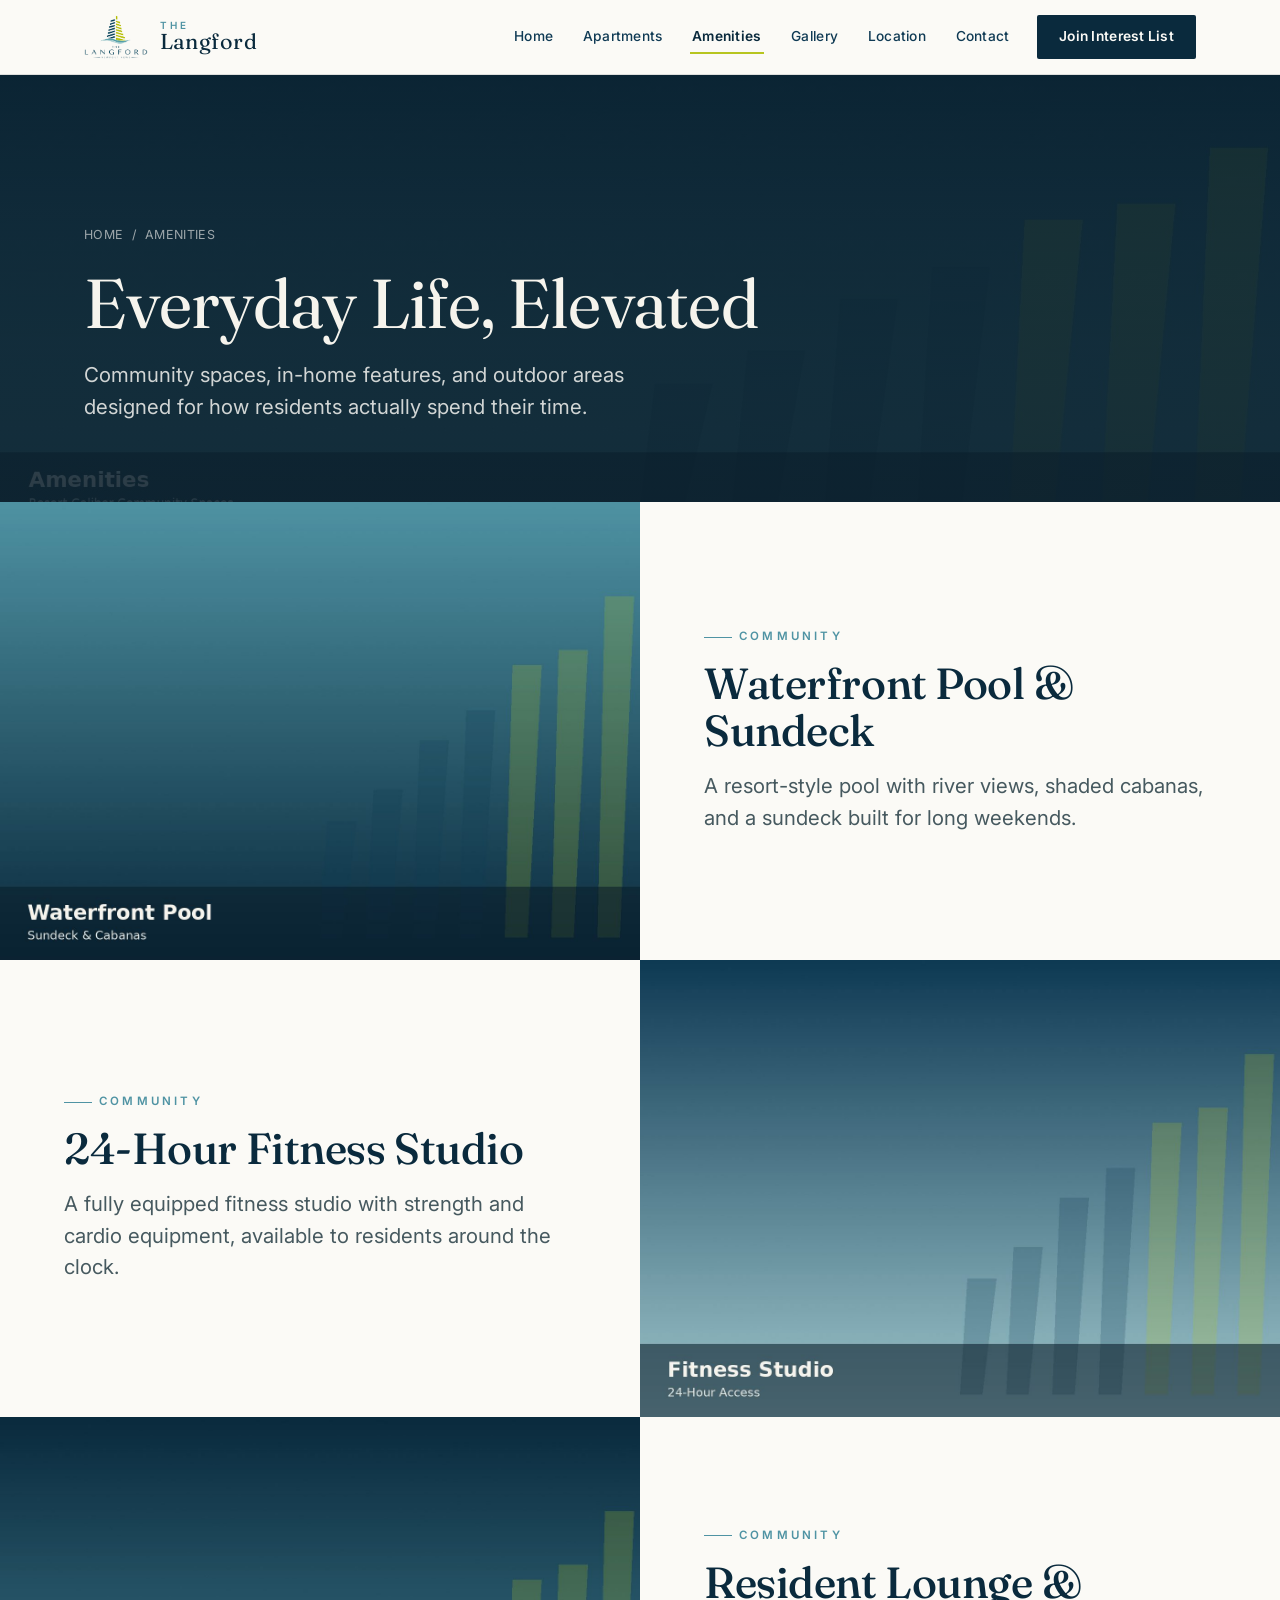
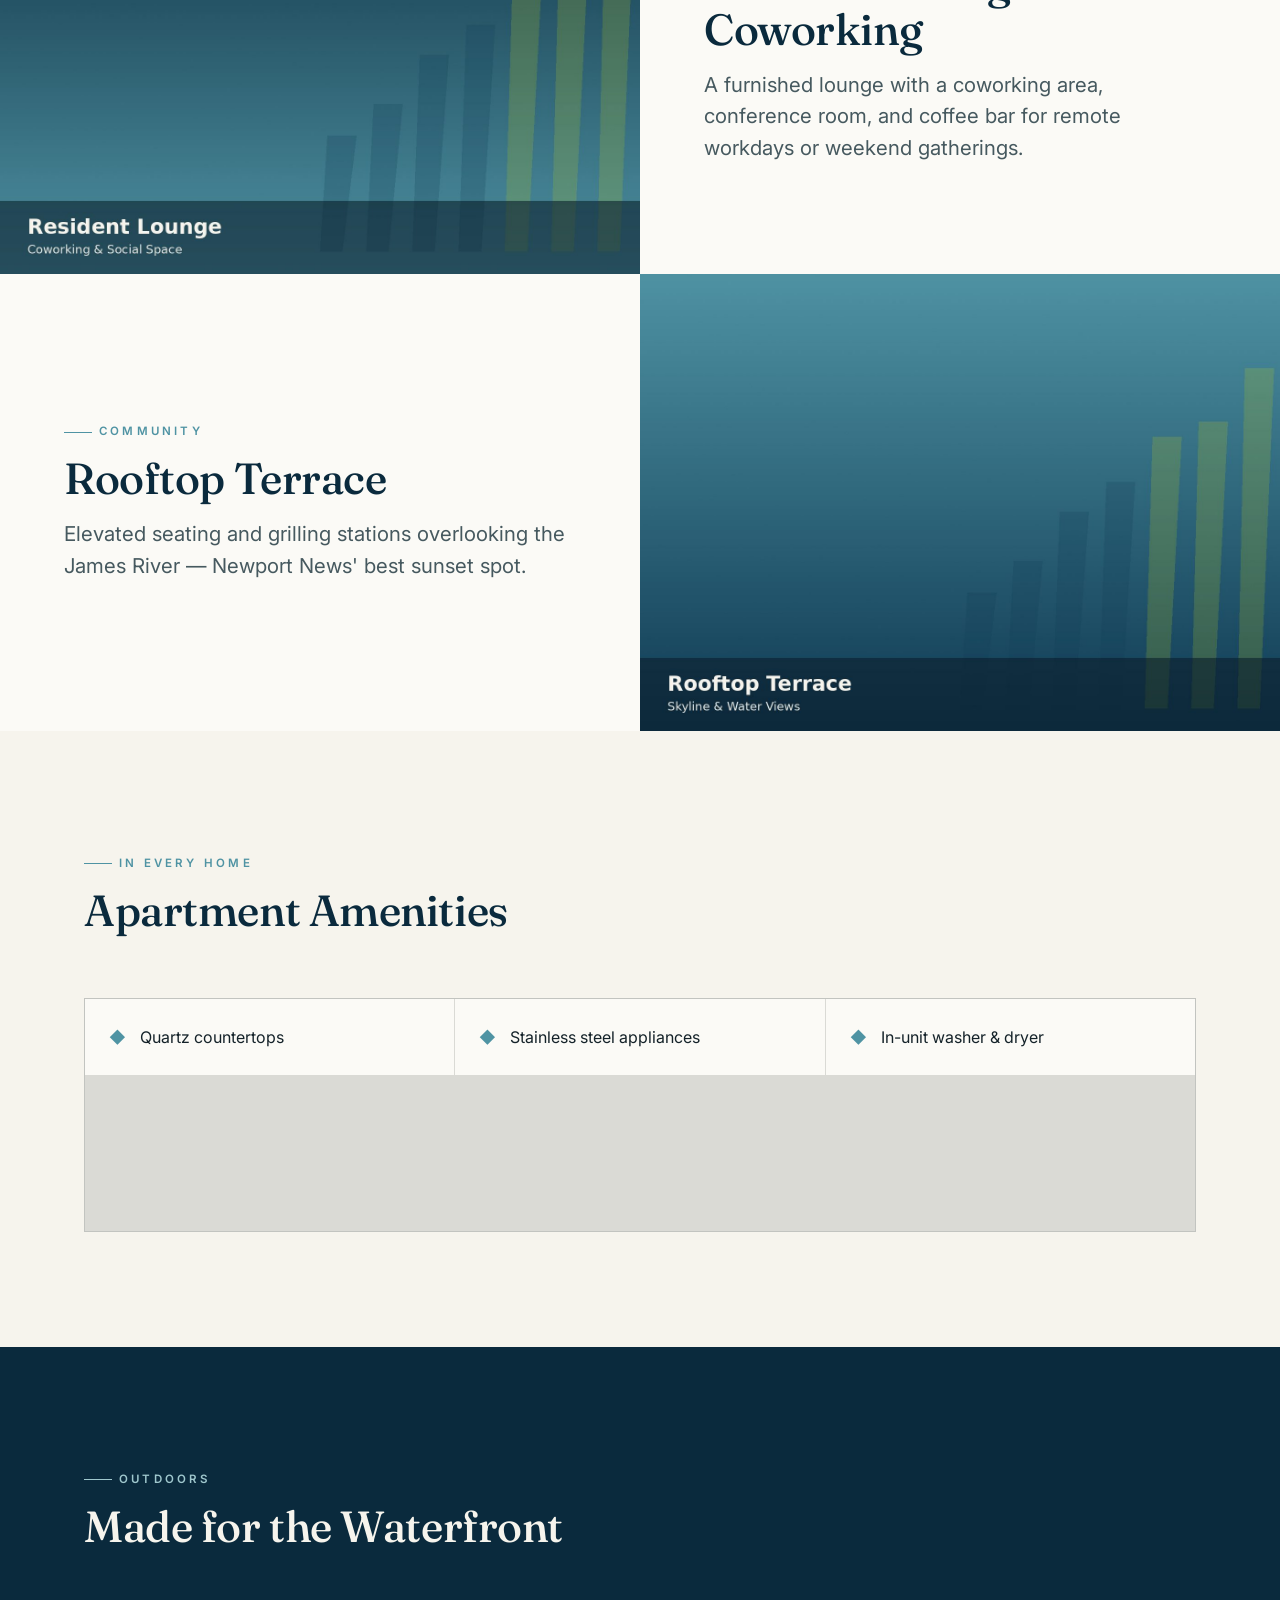
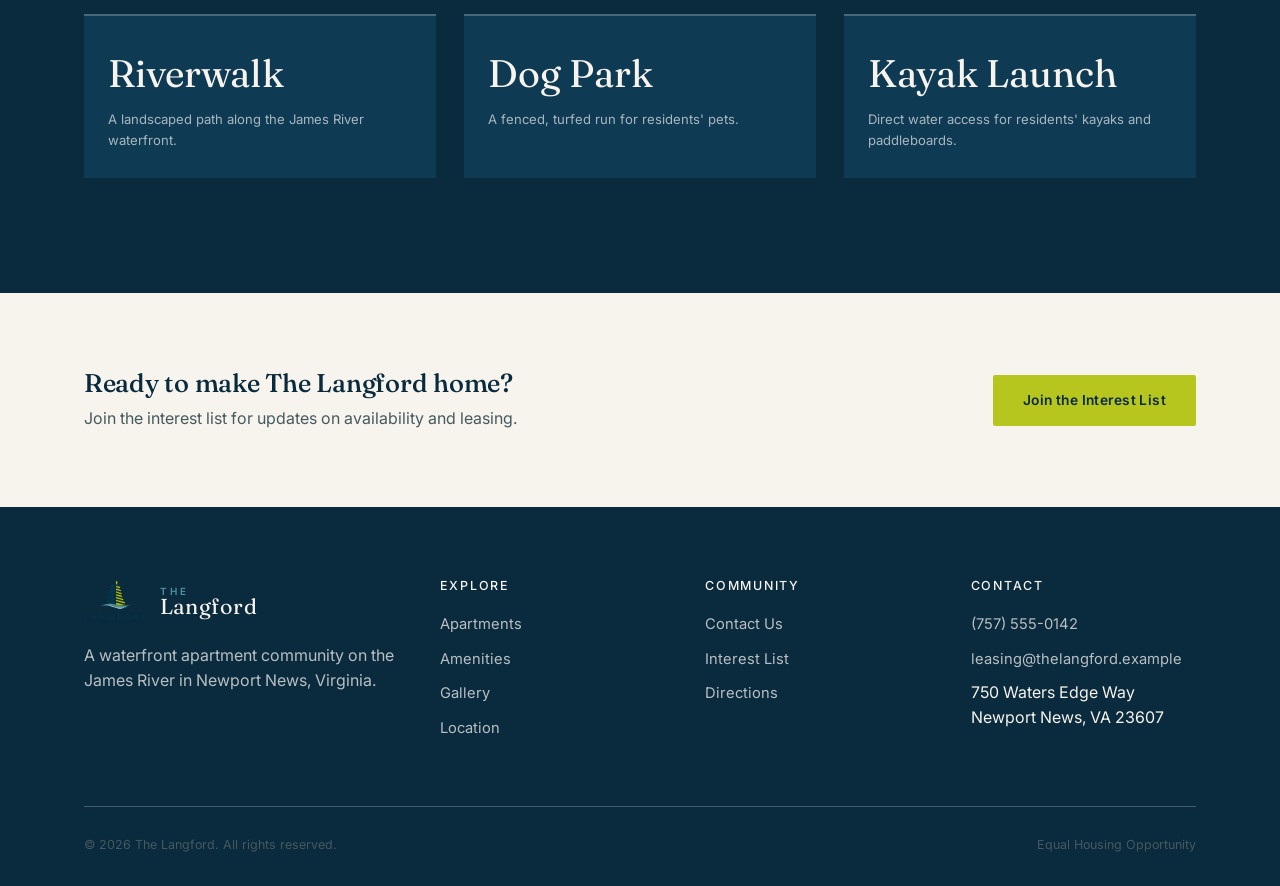
==== langford/amenities.html @ 23ae509c "init" ====
<!DOCTYPE html>
<html lang="en">
<head>
<meta charset="UTF-8">
<meta name="viewport" content="width=device-width, initial-scale=1.0">
<title>Amenities | The Langford, Newport News VA</title>
<meta name="description" content="Discover community, apartment, and outdoor amenities at The Langford, a waterfront apartment community in Newport News, Virginia.">
<link rel="canonical" href="https://www.thelangfordnn.example/amenities.html">
<meta property="og:type" content="website">
<meta property="og:title" content="Amenities | The Langford">
<meta property="og:description" content="Resort-caliber community, in-home, and outdoor amenities at The Langford.">
<meta property="og:image" content="https://www.thelangfordnn.example/assets/img/og-share.jpg">
<link rel="icon" href="assets/img/logo.png">
<link rel="preconnect" href="https://fonts.googleapis.com">
<link rel="preconnect" href="https://fonts.gstatic.com" crossorigin>
<link rel="stylesheet" href="css/base.css">
<link rel="stylesheet" href="css/layout.css">
<link rel="stylesheet" href="css/components.css">
<link rel="stylesheet" href="css/pages.css">
</head>
<body>
<a class="skip-link" href="#main">Skip to content</a>

<header class="site-header">
  <div class="container header-inner">
    <a href="index.html" class="brand">
      <img src="assets/img/logo.png" alt="The Langford logo" width="46" height="46">
      <span class="brand-text"><span class="brand-the">The</span><span class="brand-name">Langford</span></span>
    </a>
    <button class="nav-toggle" aria-expanded="false" aria-controls="main-nav" aria-label="Toggle navigation menu">
      <span></span><span></span><span></span>
    </button>
    <nav class="main-nav" id="main-nav" aria-label="Primary">
      <a href="index.html">Home</a>
      <a href="apartments.html">Apartments</a>
      <a href="amenities.html" aria-current="page">Amenities</a>
      <a href="gallery.html">Gallery</a>
      <a href="location.html">Location</a>
      <a href="contact.html">Contact</a>
      <a href="contact.html#interest-form" class="nav-cta">Join Interest List</a>
    </nav>
  </div>
</header>

<main id="main">

  <section class="page-hero">
    <div class="page-hero-media"><img src="assets/img/hero-amenities.jpg" alt="" aria-hidden="true"></div>
    <div class="container">
      <div class="breadcrumb"><a href="index.html" style="color:inherit;">Home</a><span>/</span><span>Amenities</span></div>
      <h1>Everyday Life, Elevated</h1>
      <p class="lede" style="margin-top:18px;">Community spaces, in-home features, and outdoor areas designed for how residents actually spend their time.</p>
    </div>
  </section>

  <!-- Community amenities showcase -->
  <section>
    <div class="amenity-row reveal">
      <div class="amenity-media"><img src="assets/img/amenity-pool.jpg" alt="Waterfront pool and sundeck at The Langford" loading="lazy"></div>
      <div class="amenity-copy">
        <span class="eyebrow">Community</span>
        <h2 style="margin-top:14px;">Waterfront Pool &amp; Sundeck</h2>
        <p class="lede" style="margin-top:16px;">A resort-style pool with river views, shaded cabanas, and a sundeck built for long weekends.</p>
      </div>
    </div>
    <div class="amenity-row reveal">
      <div class="amenity-media"><img src="assets/img/amenity-fitness.jpg" alt="Fitness studio at The Langford" loading="lazy"></div>
      <div class="amenity-copy">
        <span class="eyebrow">Community</span>
        <h2 style="margin-top:14px;">24-Hour Fitness Studio</h2>
        <p class="lede" style="margin-top:16px;">A fully equipped fitness studio with strength and cardio equipment, available to residents around the clock.</p>
      </div>
    </div>
    <div class="amenity-row reveal">
      <div class="amenity-media"><img src="assets/img/amenity-lounge.jpg" alt="Resident lounge and coworking space at The Langford" loading="lazy"></div>
      <div class="amenity-copy">
        <span class="eyebrow">Community</span>
        <h2 style="margin-top:14px;">Resident Lounge &amp; Coworking</h2>
        <p class="lede" style="margin-top:16px;">A furnished lounge with a coworking area, conference room, and coffee bar for remote workdays or weekend gatherings.</p>
      </div>
    </div>
    <div class="amenity-row reveal">
      <div class="amenity-media"><img src="assets/img/amenity-rooftop.jpg" alt="Rooftop terrace with skyline and water views at The Langford" loading="lazy"></div>
      <div class="amenity-copy">
        <span class="eyebrow">Community</span>
        <h2 style="margin-top:14px;">Rooftop Terrace</h2>
        <p class="lede" style="margin-top:16px;">Elevated seating and grilling stations overlooking the James River — Newport News' best sunset spot.</p>
      </div>
    </div>
  </section>

  <!-- Apartment amenities -->
  <section class="section section-off">
    <div class="container">
      <div class="section-head">
        <div class="heading-group">
          <span class="eyebrow">In Every Home</span>
          <h2>Apartment Amenities</h2>
        </div>
      </div>
      <div class="chip-grid reveal-stagger">
        <div class="chip reveal" style="--i:0;"><span class="chip-icon">&#9670;</span><span>Quartz countertops</span></div>
        <div class="chip reveal" style="--i:1;"><span class="chip-icon">&#9670;</span><span>Stainless steel appliances</span></div>
        <div class="chip reveal" style="--i:2;"><span class="chip-icon">&#9670;</span><span>In-unit washer &amp; dryer</span></div>
        <div class="chip reveal" style="--i:3;"><span class="chip-icon">&#9670;</span><span>Wood-style plank flooring</span></div>
        <div class="chip reveal" style="--i:4;"><span class="chip-icon">&#9670;</span><span>Walk-in closets</span></div>
        <div class="chip reveal" style="--i:5;"><span class="chip-icon">&#9670;</span><span>Private balcony or patio</span></div>
        <div class="chip reveal" style="--i:0;"><span class="chip-icon">&#9670;</span><span>Floor-to-ceiling windows</span></div>
        <div class="chip reveal" style="--i:1;"><span class="chip-icon">&#9670;</span><span>Smart thermostat</span></div>
        <div class="chip reveal" style="--i:2;"><span class="chip-icon">&#9670;</span><span>Keyless entry</span></div>
      </div>
    </div>
  </section>

  <!-- Outdoor spaces -->
  <section class="section section-navy">
    <div class="container">
      <div class="section-head">
        <div class="heading-group">
          <span class="eyebrow" style="color:var(--teal-300);">Outdoors</span>
          <h2>Made for the Waterfront</h2>
        </div>
      </div>
      <div class="grid-3 reveal-stagger">
        <div class="stat-card reveal" style="--i:0; background:var(--navy-800); border-color:var(--line-light);">
          <div class="stat-figure" style="color:var(--off-white);">Riverwalk</div>
          <div class="stat-label" style="color:rgba(251,250,246,0.65);">A landscaped path along the James River waterfront.</div>
        </div>
        <div class="stat-card reveal" style="--i:1; background:var(--navy-800); border-color:var(--line-light);">
          <div class="stat-figure" style="color:var(--off-white);">Dog Park</div>
          <div class="stat-label" style="color:rgba(251,250,246,0.65);">A fenced, turfed run for residents' pets.</div>
        </div>
        <div class="stat-card reveal" style="--i:2; background:var(--navy-800); border-color:var(--line-light);">
          <div class="stat-figure" style="color:var(--off-white);">Kayak Launch</div>
          <div class="stat-label" style="color:rgba(251,250,246,0.65);">Direct water access for residents' kayaks and paddleboards.</div>
        </div>
      </div>
    </div>
  </section>

  <section class="section-tight section-off">
    <div class="container cta-band">
      <div>
        <h3>Ready to make The Langford home?</h3>
        <p style="margin-top:8px;">Join the interest list for updates on availability and leasing.</p>
      </div>
      <a href="contact.html#interest-form" class="btn btn-primary">Join the Interest List</a>
    </div>
  </section>

</main>

<footer class="site-footer">
  <div class="container">
    <div class="footer-grid">
      <div>
        <div class="brand" style="margin-bottom:18px;">
          <img src="assets/img/logo.png" alt="The Langford logo" width="40" height="40">
          <span class="brand-text"><span class="brand-the">The</span><span class="brand-name" style="color:#F6F4ED;">Langford</span></span>
        </div>
        <p style="color:rgba(251,250,246,0.72); max-width:32ch;">A waterfront apartment community on the James River in Newport News, Virginia.</p>
      </div>
      <div>
        <h4>Explore</h4>
        <ul>
          <li><a href="apartments.html">Apartments</a></li>
          <li><a href="amenities.html">Amenities</a></li>
          <li><a href="gallery.html">Gallery</a></li>
          <li><a href="location.html">Location</a></li>
        </ul>
      </div>
      <div>
        <h4>Community</h4>
        <ul>
          <li><a href="contact.html">Contact Us</a></li>
          <li><a href="contact.html#interest-form">Interest List</a></li>
          <li><a href="location.html">Directions</a></li>
        </ul>
      </div>
      <div>
        <h4>Contact</h4>
        <ul>
          <li><a href="tel:+17575550142">(757) 555-0142</a></li>
          <li><a href="mailto:leasing@thelangford.example">leasing@thelangford.example</a></li>
          <li>750 Waters Edge Way<br>Newport News, VA 23607</li>
        </ul>
      </div>
    </div>
    <div class="footer-bottom">
      <p>&copy; <span id="year"></span> The Langford. All rights reserved.</p>
      <p>Equal Housing Opportunity</p>
    </div>
  </div>
</footer>

<script src="js/nav.js" defer></script>
<script src="js/animations.js" defer></script>
<script src="js/main.js" defer></script>
</body>
</html>
---- langford/css/base.css ----
/* =========================================================
   The Langford — Base Styles
   Tokens, reset, and typography foundation.
   ========================================================= */

@import url('https://fonts.googleapis.com/css2?family=Fraunces:opsz,wght@9..144,300;9..144,400;9..144,500;9..144,600;9..144,700&family=Inter:wght@400;500;600;700&display=swap');

:root {
  /* Brand palette, derived from The Langford mark */
  --navy-900: #0A2A3D;
  --navy-800: #0F3A54;
  --navy-700: #164A69;
  --blue-600: #1D6485;
  --teal-500: #4F93A3;
  --teal-300: #9FC7CD;
  --lime-500: #B7C51F;
  --lime-600: #9CA818;

  --off-white: #F6F4ED;
  --paper: #FBFAF6;
  --ink: #142229;
  --ink-soft: #46595F;
  --line: rgba(20, 34, 41, 0.12);
  --line-light: rgba(251, 250, 246, 0.24);

  --font-display: 'Fraunces', Georgia, 'Times New Roman', serif;
  --font-body: 'Inter', -apple-system, BlinkMacSystemFont, 'Segoe UI', sans-serif;

  --container: 1240px;
  --gutter: clamp(20px, 5vw, 64px);

  --ease: cubic-bezier(0.22, 0.61, 0.36, 1);
}

*, *::before, *::after { box-sizing: border-box; }

html {
  scroll-behavior: smooth;
  -webkit-text-size-adjust: 100%;
}

@media (prefers-reduced-motion: reduce) {
  html { scroll-behavior: auto; }
  *, *::before, *::after {
    animation-duration: 0.001ms !important;
    animation-iteration-count: 1 !important;
    transition-duration: 0.001ms !important;
    scroll-behavior: auto !important;
  }
}

body {
  margin: 0;
  font-family: var(--font-body);
  background: var(--paper);
  color: var(--ink);
  line-height: 1.55;
  -webkit-font-smoothing: antialiased;
  text-rendering: optimizeLegibility;
}

img, svg, video { display: block; max-width: 100%; height: auto; }

a { color: inherit; text-decoration: none; }

ul, ol { margin: 0; padding: 0; list-style: none; }

button { font: inherit; color: inherit; background: none; border: 0; cursor: pointer; }

input, select, textarea { font: inherit; color: inherit; }

h1, h2, h3, h4, h5, p, figure { margin: 0; }

/* Typography scale */
h1, h2, h3, h4 {
  font-family: var(--font-display);
  font-weight: 500;
  color: var(--navy-900);
  line-height: 1.08;
  letter-spacing: -0.01em;
}

h1 { font-size: clamp(2.6rem, 5.4vw, 5rem); font-weight: 400; }
h2 { font-size: clamp(2rem, 3.4vw, 3.1rem); }
h3 { font-size: clamp(1.35rem, 2vw, 1.8rem); }
h4 { font-size: 1.1rem; }

p { color: var(--ink-soft); }

.lede {
  font-size: clamp(1.1rem, 1.6vw, 1.35rem);
  color: var(--ink-soft);
  max-width: 46ch;
}

.eyebrow {
  display: inline-flex;
  align-items: center;
  gap: 0.6em;
  font-family: var(--font-body);
  font-size: 0.72rem;
  font-weight: 600;
  letter-spacing: 0.28em;
  text-transform: uppercase;
  color: var(--teal-500);
}

.eyebrow::before {
  content: '';
  width: 28px;
  height: 1px;
  background: currentColor;
  display: inline-block;
}

/* Focus visibility (accessibility) */
:focus-visible {
  outline: 2px solid var(--lime-600);
  outline-offset: 3px;
}

/* Selection */
::selection { background: var(--lime-500); color: var(--navy-900); }

/* Utility */
.container {
  width: 100%;
  max-width: var(--container);
  margin-inline: auto;
  padding-inline: var(--gutter);
}

.visually-hidden {
  position: absolute !important;
  width: 1px; height: 1px;
  padding: 0; margin: -1px;
  overflow: hidden;
  clip: rect(0,0,0,0);
  white-space: nowrap; border: 0;
}

.skip-link {
  position: absolute;
  left: -999px;
  top: 0;
  background: var(--navy-900);
  color: var(--paper);
  padding: 14px 22px;
  z-index: 1000;
  font-weight: 600;
}
.skip-link:focus {
  left: 16px;
  top: 16px;
}
---- langford/css/layout.css ----
/* =========================================================
   The Langford — Layout
   ========================================================= */

section { position: relative; }

.section {
  padding-block: clamp(64px, 9vw, 120px);
}

.section-tight { padding-block: clamp(48px, 6vw, 80px); }

.section-navy {
  background: var(--navy-900);
  color: var(--off-white);
}
.section-navy h2, .section-navy h3 { color: var(--off-white); }
.section-navy p { color: rgba(251,250,246,0.72); }

.section-off {
  background: var(--off-white);
}

.section-head {
  display: flex;
  justify-content: space-between;
  align-items: flex-end;
  gap: 40px;
  margin-bottom: clamp(36px, 5vw, 64px);
}

.section-head .heading-group { max-width: 640px; }
.section-head h2 { margin-top: 14px; }

@media (max-width: 720px) {
  .section-head { flex-direction: column; align-items: flex-start; gap: 20px; }
}

/* ---------- Hero ---------- */
.hero {
  position: relative;
  min-height: 100vh;
  display: flex;
  align-items: flex-end;
  color: var(--off-white);
  overflow: hidden;
  isolation: isolate;
}

.hero-media {
  position: absolute;
  inset: 0;
  z-index: -2;
}
.hero-media img {
  width: 100%; height: 100%;
  object-fit: cover;
}
.hero-media::after {
  content: '';
  position: absolute;
  inset: 0;
  background:
    linear-gradient(180deg, rgba(10,42,61,0.55) 0%, rgba(10,42,61,0.35) 40%, rgba(10,29,42,0.92) 100%);
}

.hero-inner {
  width: 100%;
  padding-block: 140px 90px;
}

.hero-badge {
  display: inline-flex;
  align-items: center;
  gap: 14px;
  margin-bottom: 28px;
}
.hero-badge img { height: 54px; }

.hero h1 {
  color: var(--off-white);
  max-width: 15ch;
}

.hero .lede {
  color: rgba(251,250,246,0.82);
  margin-top: 22px;
}

.hero-actions {
  display: flex;
  gap: 16px;
  flex-wrap: wrap;
  margin-top: 40px;
}

.hero-meta {
  margin-top: 64px;
  display: flex;
  gap: clamp(24px, 5vw, 56px);
  flex-wrap: wrap;
  border-top: 1px solid var(--line-light);
  padding-top: 26px;
}
.hero-meta div { min-width: 130px; }
.hero-meta .num {
  font-family: var(--font-display);
  font-size: 1.6rem;
  display: block;
}
.hero-meta .label {
  font-size: 0.76rem;
  letter-spacing: 0.08em;
  text-transform: uppercase;
  color: rgba(251,250,246,0.6);
}

.scroll-cue {
  position: absolute;
  right: var(--gutter);
  bottom: 34px;
  display: flex;
  align-items: center;
  gap: 10px;
  font-size: 0.72rem;
  letter-spacing: 0.2em;
  text-transform: uppercase;
  color: rgba(251,250,246,0.7);
}
.scroll-cue .line {
  width: 1px;
  height: 46px;
  background: rgba(251,250,246,0.5);
  position: relative;
  overflow: hidden;
}
.scroll-cue .line::after {
  content: '';
  position: absolute;
  top: -100%; left: 0;
  width: 100%; height: 100%;
  background: var(--lime-500);
  animation: scrollcue 2.2s ease-in-out infinite;
}
@keyframes scrollcue {
  0% { top: -100%; }
  50% { top: 0%; }
  100% { top: 100%; }
}
@media (prefers-reduced-motion: reduce) {
  .scroll-cue .line::after { animation: none; top: 0; }
}
@media (max-width: 700px) {
  .scroll-cue { display: none; }
}

/* ---------- Page hero (interior pages) ---------- */
.page-hero {
  position: relative;
  padding-block: 150px 80px;
  color: var(--off-white);
  overflow: hidden;
}
.page-hero-media {
  position: absolute; inset: 0; z-index: -2;
}
.page-hero-media img { width: 100%; height: 100%; object-fit: cover; }
.page-hero-media::after {
  content: '';
  position: absolute; inset: 0;
  background: linear-gradient(180deg, rgba(10,32,46,0.72), rgba(10,29,42,0.86));
}
.page-hero h1 { color: var(--off-white); max-width: 18ch; }
.page-hero .lede { color: rgba(251,250,246,0.82); }
.breadcrumb {
  display: flex; gap: 8px; align-items: center;
  font-size: 0.78rem;
  color: rgba(251,250,246,0.6);
  margin-bottom: 22px;
  letter-spacing: 0.03em;
  text-transform: uppercase;
}

/* ---------- Grids ---------- */
.grid-2 { display: grid; grid-template-columns: 1fr 1fr; gap: clamp(28px, 4vw, 64px); align-items: center; }
.grid-3 { display: grid; grid-template-columns: repeat(3, 1fr); gap: 28px; }
.grid-4 { display: grid; grid-template-columns: repeat(4, 1fr); gap: 24px; }

@media (max-width: 900px) {
  .grid-2 { grid-template-columns: 1fr; }
  .grid-3 { grid-template-columns: 1fr 1fr; }
  .grid-4 { grid-template-columns: 1fr 1fr; }
}
@media (max-width: 560px) {
  .grid-3, .grid-4 { grid-template-columns: 1fr; }
}

/* ---------- About section (image + copy, asymmetric) ---------- */
.about-media {
  position: relative;
}
.about-media img { width: 100%; height: 560px; object-fit: cover; }
.about-media .media-tag {
  position: absolute;
  left: -1px; bottom: -1px;
  background: var(--navy-900);
  color: var(--off-white);
  padding: 18px 26px;
  font-family: var(--font-display);
  font-size: 1.05rem;
  max-width: 260px;
}

/* ---------- Location advantages ---------- */
.advantage-list {
  display: flex;
  flex-direction: column;
}
.advantage-item {
  display: grid;
  grid-template-columns: 90px 1fr 120px;
  gap: 24px;
  align-items: center;
  padding-block: 26px;
  border-top: 1px solid var(--line);
}
.advantage-item:last-child { border-bottom: 1px solid var(--line); }
.advantage-item .adv-index {
  font-family: var(--font-display);
  font-size: 1.3rem;
  color: var(--teal-500);
}
.advantage-item .adv-dist {
  text-align: right;
  font-size: 0.85rem;
  color: var(--ink-soft);
}
@media (max-width: 640px) {
  .advantage-item { grid-template-columns: 50px 1fr; }
  .advantage-item .adv-dist { grid-column: 2; text-align: left; }
}

/* ---------- Amenity showcase ---------- */
.amenity-row {
  display: grid;
  grid-template-columns: 1fr 1fr;
  gap: 0;
  align-items: stretch;
}
.amenity-row:nth-child(even) .amenity-media { order: 2; }
.amenity-media img { width: 100%; height: 100%; min-height: 420px; object-fit: cover; }
.amenity-copy {
  display: flex;
  flex-direction: column;
  justify-content: center;
  padding: clamp(32px, 5vw, 72px);
}
@media (max-width: 860px) {
  .amenity-row, .amenity-row:nth-child(even) .amenity-media { grid-template-columns: 1fr; order: 0; }
  .amenity-row { grid-template-columns: 1fr; }
}

/* ---------- Amenity chip grid ---------- */
.chip-grid {
  display: grid;
  grid-template-columns: repeat(3, 1fr);
  gap: 1px;
  background: var(--line);
  border: 1px solid var(--line);
}
.chip {
  background: var(--paper);
  padding: 26px 24px;
  display: flex;
  align-items: center;
  gap: 14px;
}
.chip .chip-icon { color: var(--teal-500); flex-shrink: 0; }
@media (max-width: 780px) { .chip-grid { grid-template-columns: 1fr 1fr; } }
@media (max-width: 480px) { .chip-grid { grid-template-columns: 1fr; } }

/* ---------- Gallery grid ---------- */
.gallery-filter {
  display: flex;
  gap: 10px;
  flex-wrap: wrap;
  margin-bottom: 36px;
}
.filter-btn {
  padding: 10px 18px;
  font-size: 0.82rem;
  font-weight: 600;
  border: 1px solid var(--line);
  color: var(--ink-soft);
  border-radius: 2px;
  transition: all 0.2s var(--ease);
}
.filter-btn[aria-pressed="true"], .filter-btn:hover {
  background: var(--navy-900);
  color: var(--off-white);
  border-color: var(--navy-900);
}

.gallery-grid {
  display: grid;
  grid-template-columns: repeat(3, 1fr);
  gap: 6px;
}
.gallery-item {
  position: relative;
  overflow: hidden;
  cursor: pointer;
  aspect-ratio: 4 / 5;
  background: var(--navy-800);
}
.gallery-item:nth-child(3n+1) { aspect-ratio: 4/5; }
.gallery-item:nth-child(4n) { aspect-ratio: 1/1; }
.gallery-item img {
  width: 100%; height: 100%; object-fit: cover;
  transition: transform 0.6s var(--ease);
}
.gallery-item:hover img { transform: scale(1.06); }
.gallery-item .gi-label {
  position: absolute; left: 0; right: 0; bottom: 0;
  padding: 16px;
  background: linear-gradient(0deg, rgba(10,29,42,0.85), transparent);
  color: var(--off-white);
  font-size: 0.82rem;
  opacity: 0;
  transform: translateY(8px);
  transition: opacity 0.25s var(--ease), transform 0.25s var(--ease);
}
.gallery-item:hover .gi-label { opacity: 1; transform: translateY(0); }

@media (max-width: 780px) {
  .gallery-grid { grid-template-columns: 1fr 1fr; }
}
@media (max-width: 480px) {
  .gallery-grid { grid-template-columns: 1fr; }
}

/* ---------- Apartment plan cards ---------- */
.plan-card {
  display: grid;
  grid-template-columns: 1fr 1.15fr;
  border: 1px solid var(--line);
  background: var(--paper);
}
.plan-figure {
  background: var(--off-white);
  display: flex;
  align-items: center;
  justify-content: center;
  padding: 40px;
  border-right: 1px solid var(--line);
}
.plan-body { padding: clamp(28px, 4vw, 48px); }
.plan-specs {
  display: flex;
  gap: 28px;
  margin: 18px 0 24px;
  padding-bottom: 24px;
  border-bottom: 1px solid var(--line);
}
.plan-specs div span { display: block; }
.plan-specs .spec-num { font-family: var(--font-display); font-size: 1.5rem; color: var(--navy-900); }
.plan-specs .spec-label { font-size: 0.76rem; color: var(--ink-soft); text-transform: uppercase; letter-spacing: 0.05em; }
.plan-features {
  display: grid;
  grid-template-columns: 1fr 1fr;
  gap: 10px 20px;
  margin-top: 20px;
}
.plan-features li {
  font-size: 0.9rem;
  color: var(--ink-soft);
  padding-left: 18px;
  position: relative;
}
.plan-features li::before {
  content: '';
  position: absolute; left: 0; top: 0.55em;
  width: 8px; height: 2px;
  background: var(--lime-500);
}
@media (max-width: 760px) {
  .plan-card { grid-template-columns: 1fr; }
  .plan-figure { border-right: none; border-bottom: 1px solid var(--line); }
}

/* ---------- Map / location ---------- */
.map-frame {
  position: relative;
  border: 1px solid var(--line);
  height: 480px;
  overflow: hidden;
}
.map-frame iframe { width: 100%; height: 100%; border: 0; filter: grayscale(0.15) contrast(1.05); }

/* ---------- Contact ---------- */
.contact-grid {
  display: grid;
  grid-template-columns: 0.9fr 1.1fr;
  gap: clamp(32px, 5vw, 80px);
}
@media (max-width: 860px) {
  .contact-grid { grid-template-columns: 1fr; }
}
.contact-info-item {
  display: flex; gap: 16px;
  padding-block: 20px;
  border-top: 1px solid var(--line-light);
}
.contact-info-item:last-child { border-bottom: 1px solid var(--line-light); }

/* ---------- CTA band ---------- */
.cta-band {
  display: flex;
  justify-content: space-between;
  align-items: center;
  gap: 32px;
  flex-wrap: wrap;
}

/* ---------- Logos/partners strip ---------- */
.partner-strip {
  display: flex;
  justify-content: space-between;
  flex-wrap: wrap;
  gap: 20px;
  padding-block: 32px;
  border-top: 1px solid var(--line);
  border-bottom: 1px solid var(--line);
  color: var(--ink-soft);
  font-size: 0.82rem;
  letter-spacing: 0.04em;
  text-transform: uppercase;
}
---- langford/css/components.css ----
/* =========================================================
   The Langford — Components
   ========================================================= */

/* ---------- Header / Navigation ---------- */
.site-header {
  position: sticky;
  top: 0;
  z-index: 500;
  background: rgba(251, 250, 246, 0.92);
  backdrop-filter: saturate(140%) blur(10px);
  border-bottom: 1px solid var(--line);
  transition: background 0.3s var(--ease), box-shadow 0.3s var(--ease);
}

.site-header.is-scrolled {
  box-shadow: 0 8px 24px rgba(10, 42, 61, 0.06);
}

.header-inner {
  display: flex;
  align-items: center;
  justify-content: space-between;
  gap: 24px;
  padding-block: 14px;
}

.brand {
  display: flex;
  align-items: center;
  gap: 12px;
}

.brand img {
  height: 46px;
  width: auto;
}

.brand-text {
  font-family: var(--font-display);
  color: var(--navy-900);
  line-height: 1.05;
}

.brand-text .brand-the {
  display: block;
  font-size: 0.62rem;
  letter-spacing: 0.32em;
  text-transform: uppercase;
  color: var(--teal-500);
  font-family: var(--font-body);
  font-weight: 600;
}

.brand-text .brand-name {
  display: block;
  font-size: 1.35rem;
  letter-spacing: 0.02em;
}

.main-nav {
  display: flex;
  align-items: center;
  gap: clamp(16px, 2vw, 36px);
}

.main-nav a {
  position: relative;
  font-size: 0.86rem;
  font-weight: 500;
  letter-spacing: 0.02em;
  color: var(--navy-800);
  padding: 8px 2px;
}

.main-nav a::after {
  content: '';
  position: absolute;
  left: 0; right: 100%;
  bottom: 2px;
  height: 2px;
  background: var(--lime-500);
  transition: right 0.28s var(--ease);
}

.main-nav a:hover::after,
.main-nav a[aria-current="page"]::after {
  right: 0;
}

.main-nav a[aria-current="page"] {
  color: var(--navy-900);
  font-weight: 600;
}

.nav-cta {
  background: var(--navy-900);
  color: var(--paper) !important;
  padding: 11px 22px !important;
  border-radius: 2px;
  font-weight: 600 !important;
  letter-spacing: 0.03em;
  transition: background 0.25s var(--ease), transform 0.25s var(--ease);
}

.nav-cta::after { display: none; }

.nav-cta:hover {
  background: var(--lime-600);
  color: var(--navy-900) !important;
}

.nav-toggle {
  display: none;
  flex-direction: column;
  gap: 5px;
  padding: 8px;
}

.nav-toggle span {
  width: 24px;
  height: 2px;
  background: var(--navy-900);
  transition: transform 0.25s var(--ease), opacity 0.25s var(--ease);
}

@media (max-width: 880px) {
  .nav-toggle { display: flex; }

  .main-nav {
    position: fixed;
    inset: 0 0 0 auto;
    height: 100vh;
    width: min(320px, 84vw);
    background: var(--navy-900);
    flex-direction: column;
    align-items: flex-start;
    padding: 100px 32px 40px;
    transform: translateX(100%);
    transition: transform 0.35s var(--ease);
    gap: 26px;
  }

  .main-nav.is-open { transform: translateX(0); }

  .main-nav a { color: var(--off-white); font-size: 1.05rem; }
  .main-nav a[aria-current="page"] { color: var(--lime-500); }
  .nav-cta { align-self: flex-start; }

  body.nav-open { overflow: hidden; }
}

/* ---------- Buttons ---------- */
.btn {
  display: inline-flex;
  align-items: center;
  gap: 10px;
  padding: 15px 30px;
  font-size: 0.86rem;
  font-weight: 600;
  letter-spacing: 0.03em;
  border-radius: 2px;
  transition: background 0.25s var(--ease), color 0.25s var(--ease), border-color 0.25s var(--ease), transform 0.2s var(--ease);
  white-space: nowrap;
}

.btn-primary {
  background: var(--lime-500);
  color: var(--navy-900);
}
.btn-primary:hover { background: var(--lime-600); transform: translateY(-1px); }

.btn-outline {
  border: 1px solid var(--line-light);
  color: inherit;
}
.btn-outline:hover { border-color: currentColor; background: rgba(255,255,255,0.06); }

.btn-outline.on-light {
  border-color: var(--line);
}
.btn-outline.on-light:hover { background: var(--navy-900); color: var(--paper); border-color: var(--navy-900); }

.btn-ghost {
  color: var(--navy-900);
  padding-inline: 0;
  gap: 8px;
}
.btn-ghost .arrow { transition: transform 0.25s var(--ease); }
.btn-ghost:hover .arrow { transform: translateX(5px); }

/* ---------- Skyline motif (signature element) ---------- */
.skyline-rule {
  display: flex;
  align-items: flex-end;
  gap: 4px;
  height: 22px;
}
.skyline-rule span {
  display: block;
  width: 4px;
  background: var(--lime-500);
}
.skyline-rule span:nth-child(1) { height: 40%; background: var(--navy-800); }
.skyline-rule span:nth-child(2) { height: 60%; background: var(--navy-800); }
.skyline-rule span:nth-child(3) { height: 80%; background: var(--teal-500); }
.skyline-rule span:nth-child(4) { height: 100%; }
.skyline-rule span:nth-child(5) { height: 72%; }
.skyline-rule span:nth-child(6) { height: 50%; }

/* ---------- Wave divider ---------- */
.wave-divider {
  line-height: 0;
  color: var(--teal-500);
}
.wave-divider svg { width: 100%; height: auto; display: block; }

/* ---------- Cards ---------- */
.card {
  background: var(--paper);
  border: 1px solid var(--line);
}

.stat-card {
  padding: 28px 24px;
  border-top: 2px solid var(--lime-500);
  background: var(--off-white);
}
.stat-card .stat-figure {
  font-family: var(--font-display);
  font-size: 2.4rem;
  color: var(--navy-900);
}
.stat-card .stat-label {
  font-size: 0.82rem;
  color: var(--ink-soft);
  margin-top: 6px;
}

/* ---------- Reveal-on-scroll ---------- */
.reveal {
  opacity: 0;
  transform: translateY(28px);
  transition: opacity 0.7s var(--ease), transform 0.7s var(--ease);
}
.reveal.is-visible {
  opacity: 1;
  transform: translateY(0);
}
.reveal-stagger > * { transition-delay: calc(var(--i, 0) * 90ms); }

/* ---------- Forms ---------- */
.form-field {
  display: flex;
  flex-direction: column;
  gap: 8px;
  margin-bottom: 22px;
}

.form-field label {
  font-size: 0.78rem;
  font-weight: 600;
  letter-spacing: 0.05em;
  text-transform: uppercase;
  color: var(--navy-800);
}

.form-field input {
  padding: 14px 16px;
  border: 1px solid var(--line);
  background: var(--paper);
  border-radius: 2px;
  font-size: 1rem;
  transition: border-color 0.2s var(--ease);
}

.form-field input:focus {
  border-color: var(--teal-500);
}

.form-field .field-hint {
  font-size: 0.78rem;
  color: var(--ink-soft);
}

.form-row {
  display: grid;
  grid-template-columns: 1fr 1fr;
  gap: 20px;
}
@media (max-width: 560px) {
  .form-row { grid-template-columns: 1fr; }
}

.form-status {
  margin-top: 18px;
  padding: 14px 18px;
  border-left: 3px solid var(--teal-500);
  background: var(--off-white);
  font-size: 0.92rem;
  display: none;
}
.form-status.is-visible { display: block; }
.form-status.is-error { border-color: #B4432D; }
.form-status.is-success { border-color: var(--lime-500); }

/* ---------- Tabs (apartments page) ---------- */
.tabs {
  display: flex;
  flex-wrap: wrap;
  gap: 10px;
  border-bottom: 1px solid var(--line);
  margin-bottom: 40px;
}
.tab-btn {
  padding: 12px 20px;
  font-size: 0.88rem;
  font-weight: 600;
  color: var(--ink-soft);
  border-bottom: 2px solid transparent;
  margin-bottom: -1px;
  transition: color 0.2s var(--ease), border-color 0.2s var(--ease);
}
.tab-btn:hover { color: var(--navy-900); }
.tab-btn[aria-selected="true"] {
  color: var(--navy-900);
  border-bottom-color: var(--lime-500);
}
.tab-panel { display: none; }
.tab-panel.is-active { display: block; }

/* ---------- Footer ---------- */
.site-footer {
  background: var(--navy-900);
  color: var(--off-white);
  padding-block: 72px 32px;
}

.footer-grid {
  display: grid;
  grid-template-columns: 1.4fr 1fr 1fr 1fr;
  gap: 40px;
  padding-bottom: 56px;
  border-bottom: 1px solid var(--line-light);
}
@media (max-width: 800px) {
  .footer-grid { grid-template-columns: 1fr 1fr; }
}
@media (max-width: 520px) {
  .footer-grid { grid-template-columns: 1fr; }
}

.footer-grid h4 {
  color: var(--off-white);
  font-size: 0.78rem;
  letter-spacing: 0.14em;
  text-transform: uppercase;
  margin-bottom: 18px;
  font-family: var(--font-body);
}

.footer-grid li { margin-bottom: 10px; }
.footer-grid a { color: rgba(251,250,246,0.72); font-size: 0.92rem; }
.footer-grid a:hover { color: var(--lime-500); }

.footer-bottom {
  display: flex;
  justify-content: space-between;
  align-items: center;
  flex-wrap: wrap;
  gap: 12px;
  padding-top: 28px;
  font-size: 0.78rem;
  color: rgba(251,250,246,0.5);
}

/* ---------- Gallery lightbox ---------- */
.lightbox {
  position: fixed;
  inset: 0;
  background: rgba(10, 20, 26, 0.94);
  display: none;
  align-items: center;
  justify-content: center;
  z-index: 900;
  padding: 40px;
}
.lightbox.is-open { display: flex; }
.lightbox figure { max-width: 1100px; width: 100%; }
.lightbox img { width: 100%; max-height: 78vh; object-fit: contain; }
.lightbox figcaption { color: var(--off-white); margin-top: 16px; font-size: 0.9rem; text-align: center; }
.lightbox-close {
  position: absolute;
  top: 28px; right: 28px;
  color: var(--off-white);
  font-size: 1rem;
  letter-spacing: 0.08em;
  display: flex; align-items: center; gap: 8px;
}
.lightbox-nav {
  position: absolute;
  top: 50%; transform: translateY(-50%);
  color: var(--off-white);
  font-size: 2rem;
  padding: 10px 16px;
}
.lightbox-prev { left: 16px; }
.lightbox-next { right: 16px; }
---- langford/css/pages.css ----
/* =========================================================
   The Langford — Page-specific refinements
   ========================================================= */

/* Home: apartment preview cards */
.preview-card {
  border: 1px solid var(--line);
  background: var(--paper);
  transition: box-shadow 0.3s var(--ease), transform 0.3s var(--ease);
}
.preview-card:hover {
  box-shadow: 0 22px 40px rgba(10,42,61,0.10);
  transform: translateY(-4px);
}
.preview-media { aspect-ratio: 4/3; overflow: hidden; }
.preview-media img { width: 100%; height: 100%; object-fit: cover; transition: transform 0.6s var(--ease); }
.preview-card:hover .preview-media img { transform: scale(1.05); }
.preview-body { padding: 24px; }
.preview-body .preview-type { font-size: 0.78rem; letter-spacing: 0.08em; text-transform: uppercase; color: var(--teal-500); font-weight: 600; }
.preview-body h3 { margin-top: 8px; }
.preview-specs { display: flex; gap: 16px; margin-top: 12px; font-size: 0.85rem; color: var(--ink-soft); }

/* Home: interest list band */
.interest-band {
  background: var(--navy-900);
  color: var(--off-white);
  position: relative;
  overflow: hidden;
}
.interest-band .skyline-rule span:nth-child(-n+3) { background: var(--teal-300); }

/* Apartments: legend note */
.note-box {
  border-left: 3px solid var(--teal-500);
  background: var(--off-white);
  padding: 18px 22px;
  font-size: 0.9rem;
  color: var(--ink-soft);
  margin-top: 28px;
}

/* Location: transit list */
.transit-grid { display: grid; grid-template-columns: repeat(2, 1fr); gap: 20px; }
@media (max-width: 640px) { .transit-grid { grid-template-columns: 1fr; } }

/* Contact page: office hours table */
.hours-table { width: 100%; border-collapse: collapse; margin-top: 8px; }
.hours-table td { padding: 10px 0; border-bottom: 1px solid var(--line-light); font-size: 0.92rem; }
.hours-table td:last-child { text-align: right; color: var(--off-white); }
.hours-table td:first-child { color: rgba(251,250,246,0.7); }

/* Turnstile widget container spacing */
.turnstile-wrap { margin: 6px 0 22px; }

/* Print */
@media print {
  .site-header, .site-footer, .scroll-cue, .lightbox { display: none !important; }
}
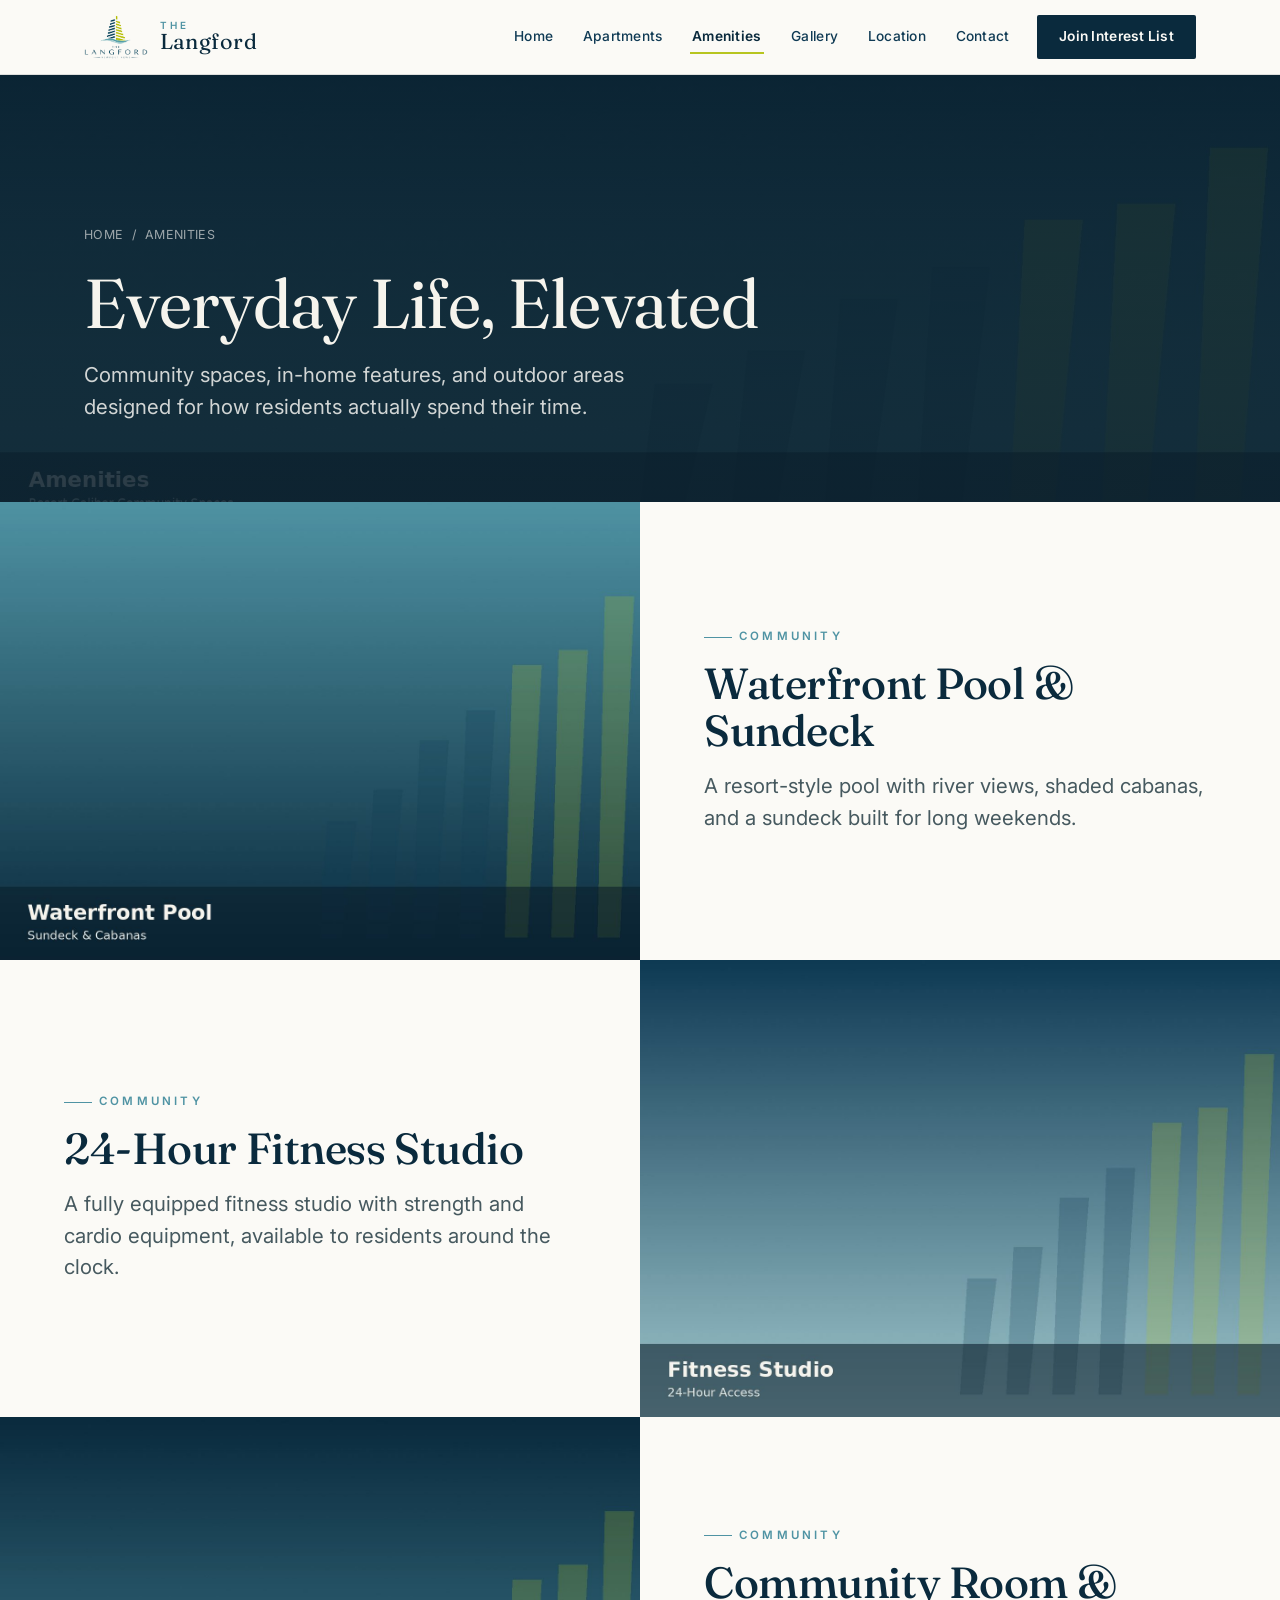
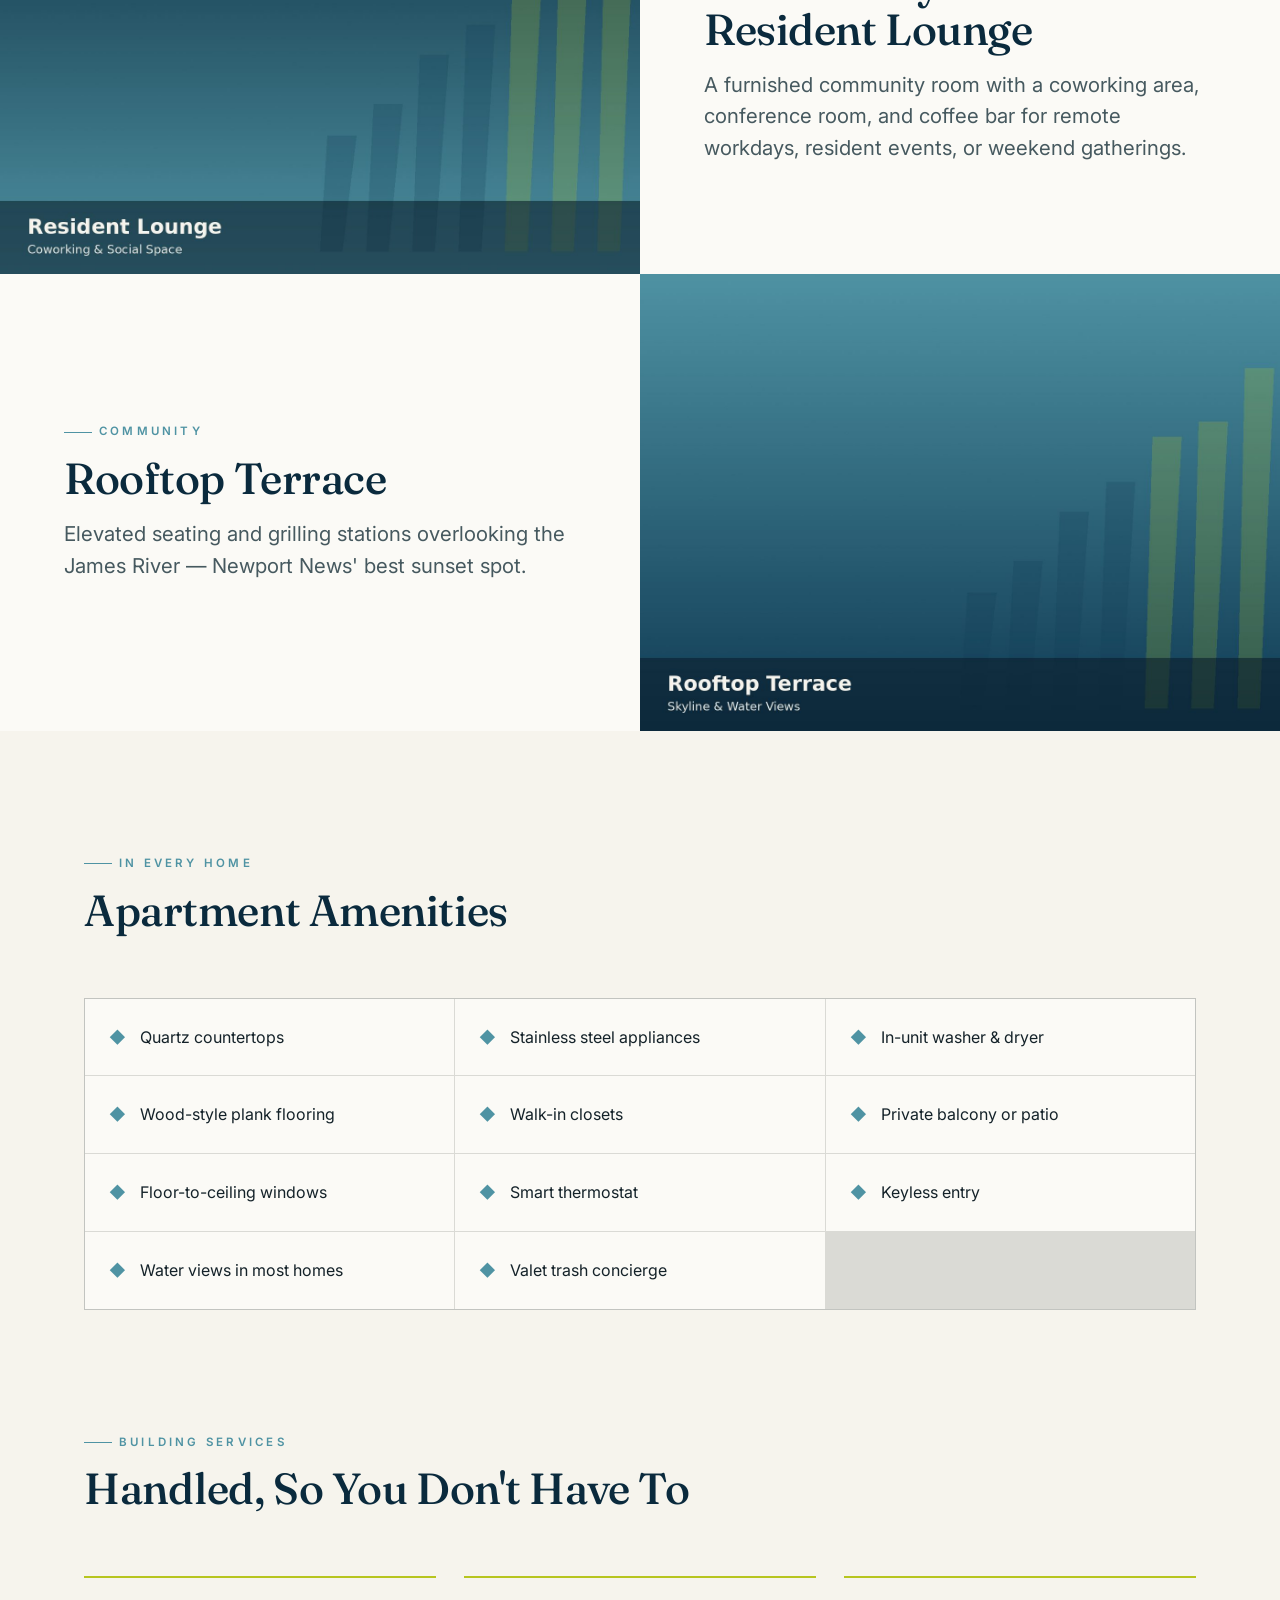
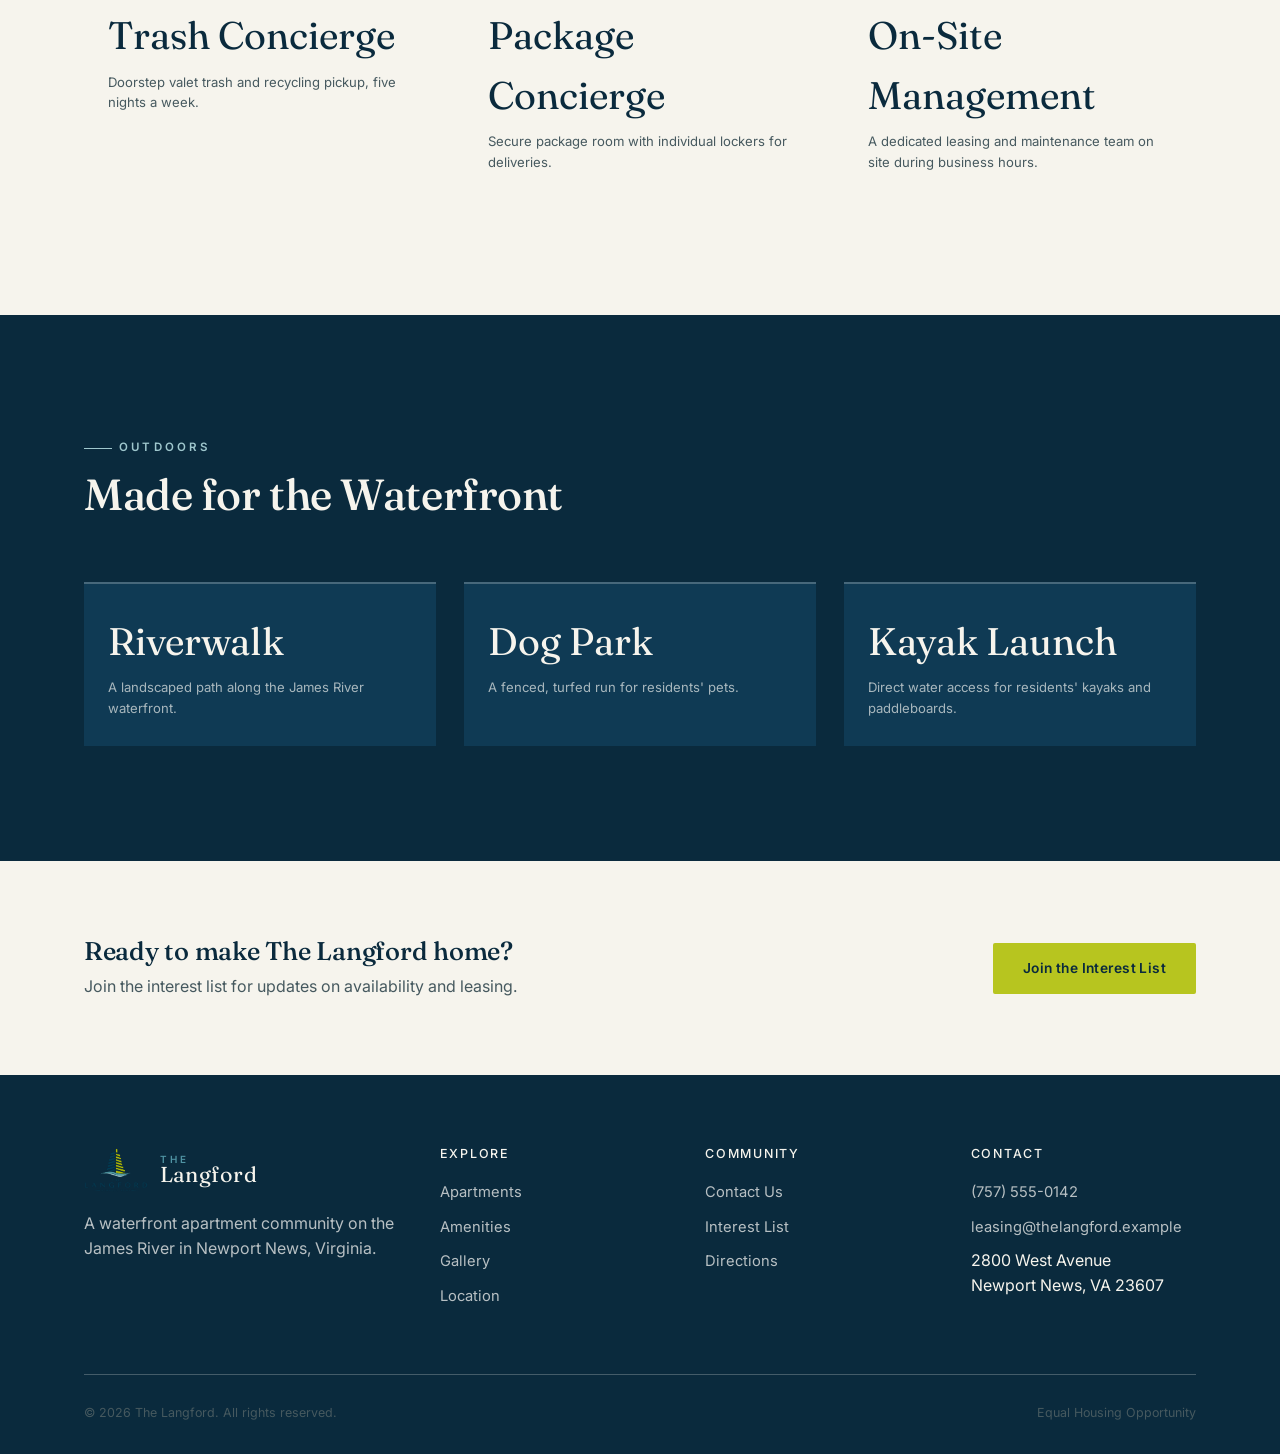
==== commit 7ff8edec: "change styling" ====
--- a/langford/amenities.html
+++ b/langford/amenities.html
@@ -72,11 +72,11 @@
       </div>
     </div>
     <div class="amenity-row reveal">
-      <div class="amenity-media"><img src="assets/img/amenity-lounge.jpg" alt="Resident lounge and coworking space at The Langford" loading="lazy"></div>
-      <div class="amenity-copy">
-        <span class="eyebrow">Community</span>
-        <h2 style="margin-top:14px;">Resident Lounge &amp; Coworking</h2>
-        <p class="lede" style="margin-top:16px;">A furnished lounge with a coworking area, conference room, and coffee bar for remote workdays or weekend gatherings.</p>
+      <div class="amenity-media"><img src="assets/img/amenity-lounge.jpg" alt="Community room and resident lounge at The Langford" loading="lazy"></div>
+      <div class="amenity-copy">
+        <span class="eyebrow">Community</span>
+        <h2 style="margin-top:14px;">Community Room &amp; Resident Lounge</h2>
+        <p class="lede" style="margin-top:16px;">A furnished community room with a coworking area, conference room, and coffee bar for remote workdays, resident events, or weekend gatherings.</p>
       </div>
     </div>
     <div class="amenity-row reveal">
@@ -108,6 +108,34 @@
         <div class="chip reveal" style="--i:0;"><span class="chip-icon">&#9670;</span><span>Floor-to-ceiling windows</span></div>
         <div class="chip reveal" style="--i:1;"><span class="chip-icon">&#9670;</span><span>Smart thermostat</span></div>
         <div class="chip reveal" style="--i:2;"><span class="chip-icon">&#9670;</span><span>Keyless entry</span></div>
+        <div class="chip reveal" style="--i:3;"><span class="chip-icon">&#9670;</span><span>Water views in most homes</span></div>
+        <div class="chip reveal" style="--i:4;"><span class="chip-icon">&#9670;</span><span>Valet trash concierge</span></div>
+      </div>
+    </div>
+  </section>
+
+  <!-- Building services -->
+  <section class="section section-off" style="padding-top:0;">
+    <div class="container">
+      <div class="section-head">
+        <div class="heading-group">
+          <span class="eyebrow">Building Services</span>
+          <h2>Handled, So You Don't Have To</h2>
+        </div>
+      </div>
+      <div class="grid-3 reveal-stagger">
+        <div class="stat-card reveal" style="--i:0;">
+          <div class="stat-figure">Trash Concierge</div>
+          <div class="stat-label">Doorstep valet trash and recycling pickup, five nights a week.</div>
+        </div>
+        <div class="stat-card reveal" style="--i:1;">
+          <div class="stat-figure">Package Concierge</div>
+          <div class="stat-label">Secure package room with individual lockers for deliveries.</div>
+        </div>
+        <div class="stat-card reveal" style="--i:2;">
+          <div class="stat-figure">On-Site Management</div>
+          <div class="stat-label">A dedicated leasing and maintenance team on site during business hours.</div>
+        </div>
       </div>
     </div>
   </section>
@@ -182,7 +210,7 @@
         <ul>
           <li><a href="tel:+17575550142">(757) 555-0142</a></li>
           <li><a href="mailto:leasing@thelangford.example">leasing@thelangford.example</a></li>
-          <li>750 Waters Edge Way<br>Newport News, VA 23607</li>
+          <li>2800 West Avenue<br>Newport News, VA 23607</li>
         </ul>
       </div>
     </div>
--- a/langford/css/components.css
+++ b/langford/css/components.css
@@ -265,6 +265,12 @@
   color: var(--navy-800);
 }
 
+/* On dark sections (e.g. homepage interest band), labels must stay legible */
+.section-navy .form-field label,
+.interest-band .form-field label {
+  color: var(--off-white);
+}
+
 .form-field input {
   padding: 14px 16px;
   border: 1px solid var(--line);
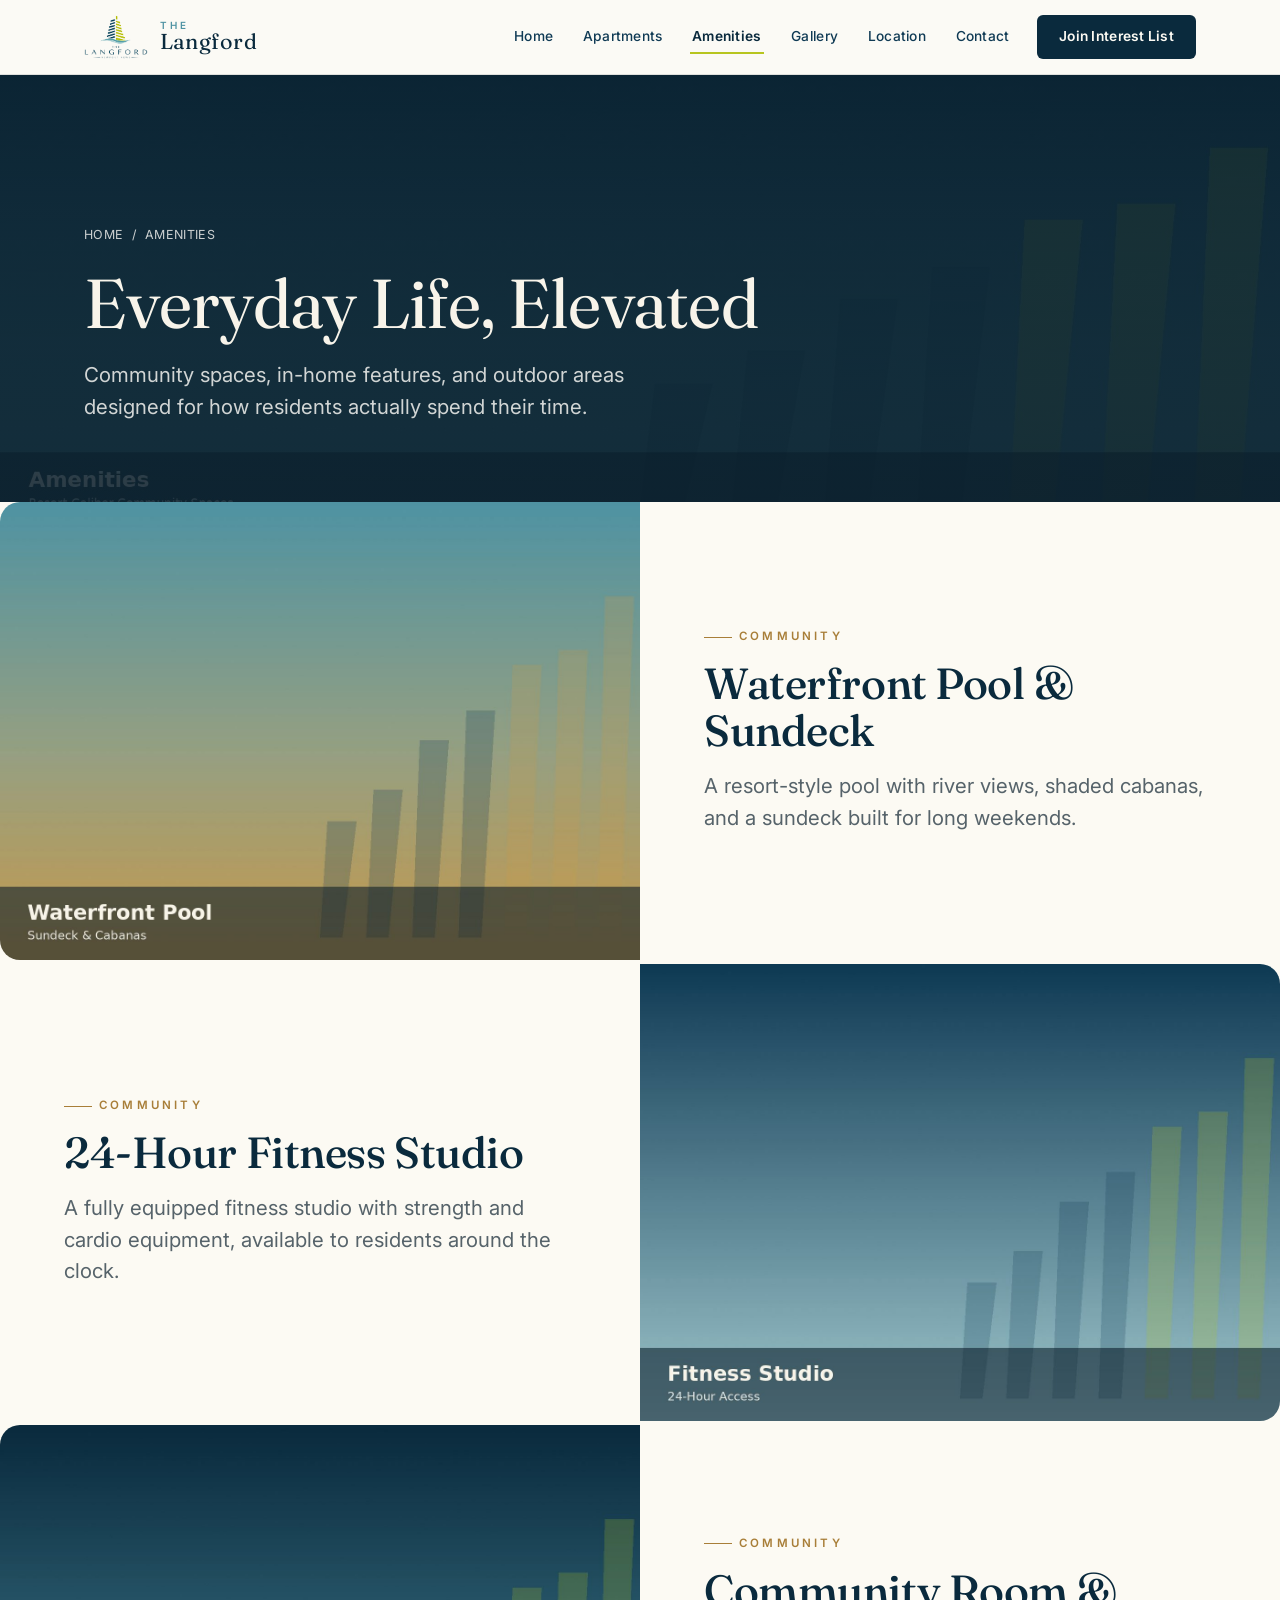
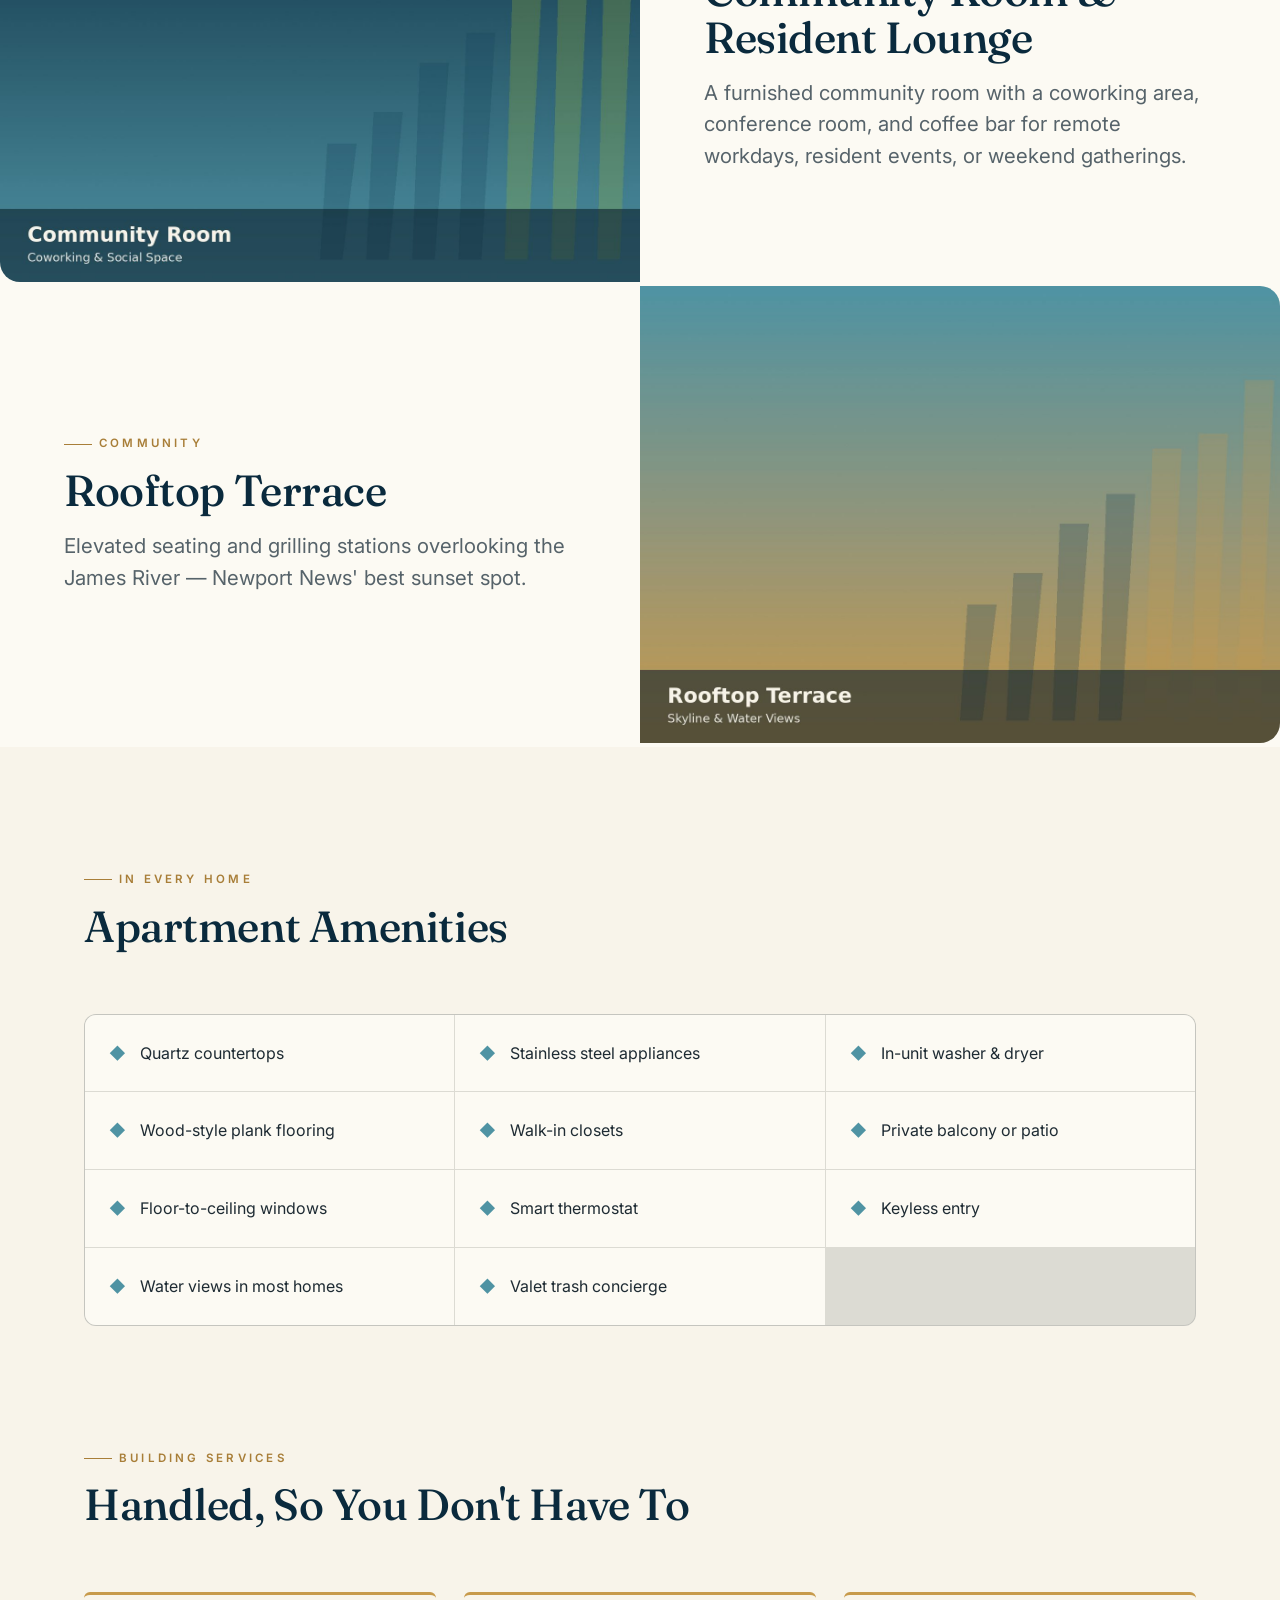
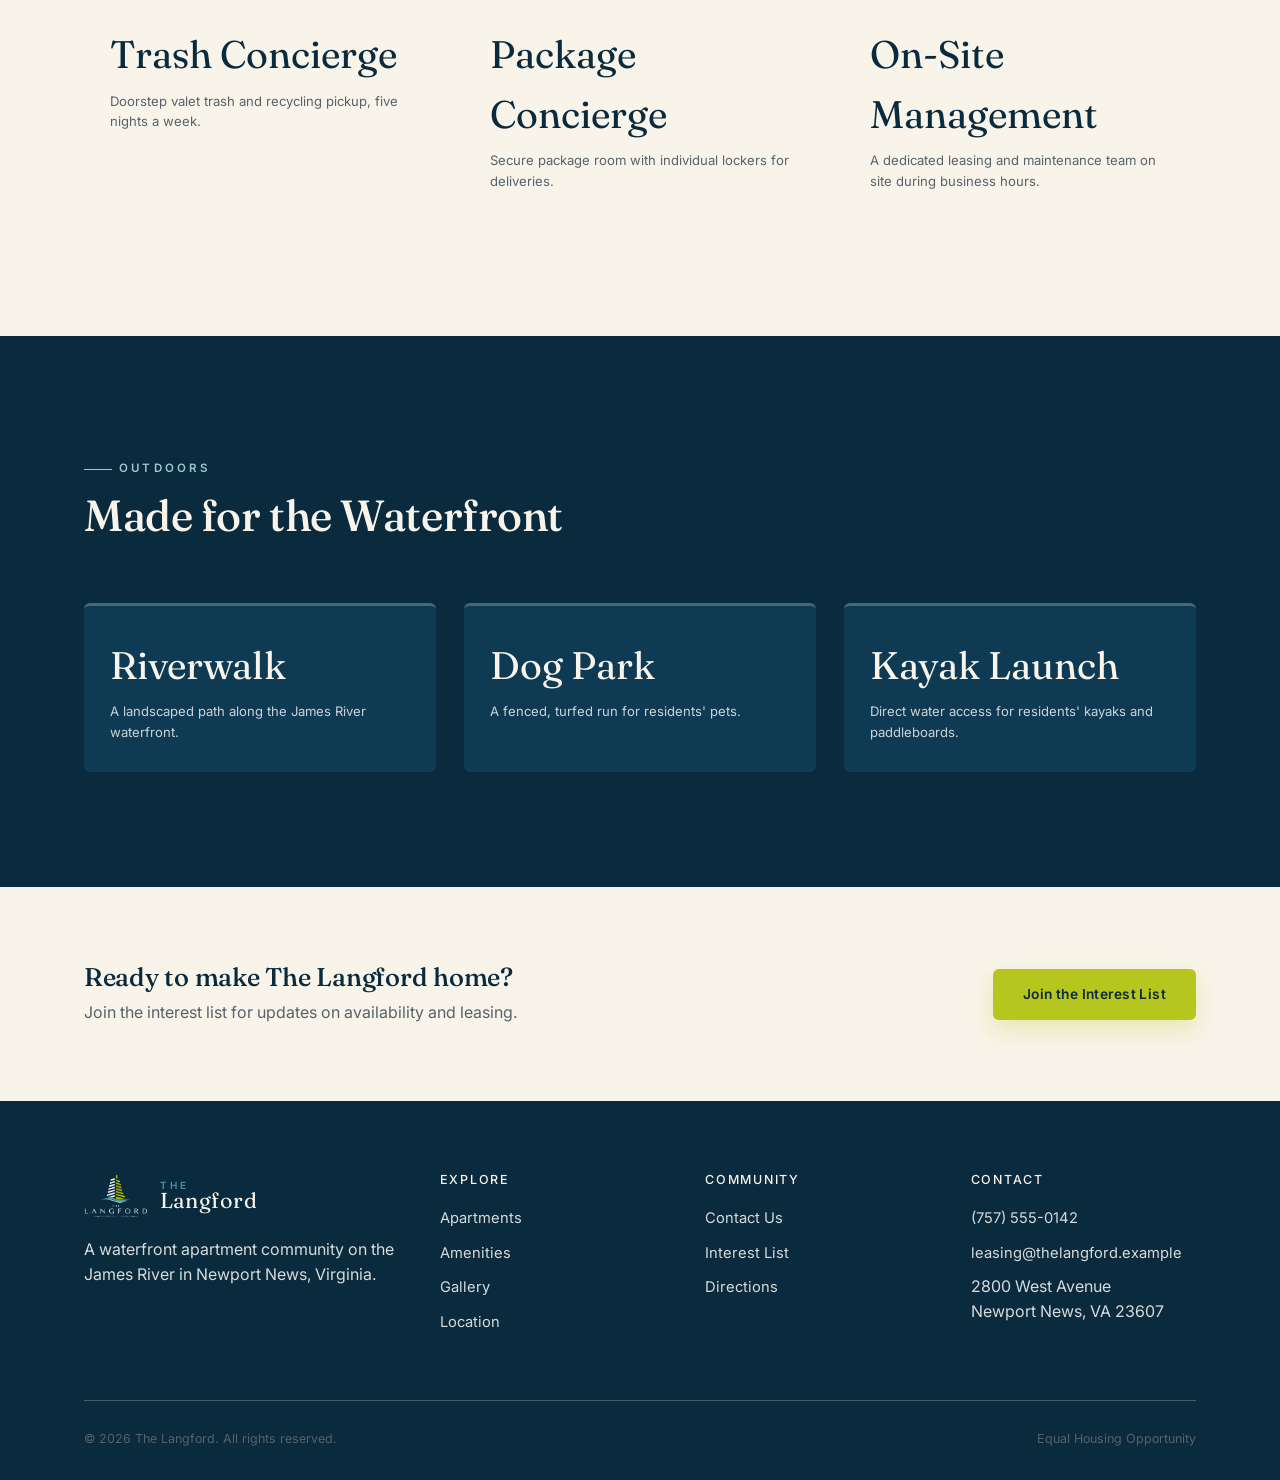
==== commit bd31d861: "more styling" ====
--- a/langford/amenities.html
+++ b/langford/amenities.html
@@ -152,15 +152,15 @@
       <div class="grid-3 reveal-stagger">
         <div class="stat-card reveal" style="--i:0; background:var(--navy-800); border-color:var(--line-light);">
           <div class="stat-figure" style="color:var(--off-white);">Riverwalk</div>
-          <div class="stat-label" style="color:rgba(251,250,246,0.65);">A landscaped path along the James River waterfront.</div>
+          <div class="stat-label" style="color:rgba(251,250,246,0.8);">A landscaped path along the James River waterfront.</div>
         </div>
         <div class="stat-card reveal" style="--i:1; background:var(--navy-800); border-color:var(--line-light);">
           <div class="stat-figure" style="color:var(--off-white);">Dog Park</div>
-          <div class="stat-label" style="color:rgba(251,250,246,0.65);">A fenced, turfed run for residents' pets.</div>
+          <div class="stat-label" style="color:rgba(251,250,246,0.8);">A fenced, turfed run for residents' pets.</div>
         </div>
         <div class="stat-card reveal" style="--i:2; background:var(--navy-800); border-color:var(--line-light);">
           <div class="stat-figure" style="color:var(--off-white);">Kayak Launch</div>
-          <div class="stat-label" style="color:rgba(251,250,246,0.65);">Direct water access for residents' kayaks and paddleboards.</div>
+          <div class="stat-label" style="color:rgba(251,250,246,0.8);">Direct water access for residents' kayaks and paddleboards.</div>
         </div>
       </div>
     </div>
@@ -183,10 +183,10 @@
     <div class="footer-grid">
       <div>
         <div class="brand" style="margin-bottom:18px;">
-          <img src="assets/img/logo.png" alt="The Langford logo" width="40" height="40">
+          <img src="assets/img/logo-white.png" alt="The Langford logo" width="40" height="40">
           <span class="brand-text"><span class="brand-the">The</span><span class="brand-name" style="color:#F6F4ED;">Langford</span></span>
         </div>
-        <p style="color:rgba(251,250,246,0.72); max-width:32ch;">A waterfront apartment community on the James River in Newport News, Virginia.</p>
+        <p style="color:rgba(251,250,246,0.85); max-width:32ch;">A waterfront apartment community on the James River in Newport News, Virginia.</p>
       </div>
       <div>
         <h4>Explore</h4>
--- a/langford/css/base.css
+++ b/langford/css/base.css
@@ -16,11 +16,17 @@
   --lime-500: #B7C51F;
   --lime-600: #9CA818;
 
-  --off-white: #F6F4ED;
-  --paper: #FBFAF6;
-  --ink: #142229;
-  --ink-soft: #46595F;
-  --line: rgba(20, 34, 41, 0.12);
+  /* Warm resort neutrals — sand & gold accent, used alongside the coastal palette */
+  --sand-100: #F3ECDD;
+  --sand-200: #E9DCC2;
+  --gold-500: #C79A4B;
+  --gold-600: #A87E38;
+
+  --off-white: #F8F4EA;
+  --paper: #FCFAF3;
+  --ink: #1E2B33;
+  --ink-soft: #56636A;
+  --line: rgba(30, 43, 51, 0.12);
   --line-light: rgba(251, 250, 246, 0.24);
 
   --font-display: 'Fraunces', Georgia, 'Times New Roman', serif;
@@ -30,6 +36,13 @@
   --gutter: clamp(20px, 5vw, 64px);
 
   --ease: cubic-bezier(0.22, 0.61, 0.36, 1);
+
+  --radius-sm: 6px;
+  --radius: 12px;
+  --radius-lg: 20px;
+  --shadow-soft: 0 12px 32px rgba(20, 34, 41, 0.08);
+  --shadow-card: 0 20px 48px rgba(10, 42, 61, 0.12);
+  --shadow-lift: 0 28px 64px rgba(10, 42, 61, 0.18);
 }
 
 *, *::before, *::after { box-sizing: border-box; }
@@ -102,7 +115,7 @@
   font-weight: 600;
   letter-spacing: 0.28em;
   text-transform: uppercase;
-  color: var(--teal-500);
+  color: var(--gold-600);
 }
 
 .eyebrow::before {
--- a/langford/css/layout.css
+++ b/langford/css/layout.css
@@ -15,7 +15,7 @@
   color: var(--off-white);
 }
 .section-navy h2, .section-navy h3 { color: var(--off-white); }
-.section-navy p { color: rgba(251,250,246,0.72); }
+.section-navy p { color: rgba(251,250,246,0.85); }
 
 .section-off {
   background: var(--off-white);
@@ -112,7 +112,7 @@
   font-size: 0.76rem;
   letter-spacing: 0.08em;
   text-transform: uppercase;
-  color: rgba(251,250,246,0.6);
+  color: rgba(251,250,246,0.8);
 }
 
 .scroll-cue {
@@ -125,12 +125,12 @@
   font-size: 0.72rem;
   letter-spacing: 0.2em;
   text-transform: uppercase;
-  color: rgba(251,250,246,0.7);
+  color: rgba(251,250,246,0.82);
 }
 .scroll-cue .line {
   width: 1px;
   height: 46px;
-  background: rgba(251,250,246,0.5);
+  background: rgba(251,250,246,0.85);
   position: relative;
   overflow: hidden;
 }
@@ -175,7 +175,7 @@
 .breadcrumb {
   display: flex; gap: 8px; align-items: center;
   font-size: 0.78rem;
-  color: rgba(251,250,246,0.6);
+  color: rgba(251,250,246,0.8);
   margin-bottom: 22px;
   letter-spacing: 0.03em;
   text-transform: uppercase;
@@ -199,16 +199,18 @@
 .about-media {
   position: relative;
 }
-.about-media img { width: 100%; height: 560px; object-fit: cover; }
+.about-media img { width: 100%; height: 560px; object-fit: cover; border-radius: var(--radius); }
 .about-media .media-tag {
   position: absolute;
-  left: -1px; bottom: -1px;
+  left: 18px; bottom: 18px;
   background: var(--navy-900);
   color: var(--off-white);
   padding: 18px 26px;
   font-family: var(--font-display);
   font-size: 1.05rem;
   max-width: 260px;
+  border-radius: var(--radius-sm);
+  box-shadow: var(--shadow-card);
 }
 
 /* ---------- Location advantages ---------- */
@@ -235,6 +237,13 @@
   font-size: 0.85rem;
   color: var(--ink-soft);
 }
+.section-navy .advantage-item .adv-dist,
+.section-navy .advantage-item p {
+  color: rgba(251, 250, 246, 0.82);
+}
+.section-navy .advantage-item .adv-index {
+  color: var(--teal-300);
+}
 @media (max-width: 640px) {
   .advantage-item { grid-template-columns: 50px 1fr; }
   .advantage-item .adv-dist { grid-column: 2; text-align: left; }
@@ -249,6 +258,7 @@
 }
 .amenity-row:nth-child(even) .amenity-media { order: 2; }
 .amenity-media img { width: 100%; height: 100%; min-height: 420px; object-fit: cover; }
+.amenity-row { border-radius: var(--radius-lg); overflow: hidden; margin-bottom: 4px; }
 .amenity-copy {
   display: flex;
   flex-direction: column;
@@ -274,7 +284,10 @@
   display: flex;
   align-items: center;
   gap: 14px;
-}
+  transition: background 0.2s var(--ease);
+}
+.chip:hover { background: var(--off-white); }
+.chip-grid { border-radius: var(--radius); overflow: hidden; }
 .chip .chip-icon { color: var(--teal-500); flex-shrink: 0; }
 @media (max-width: 780px) { .chip-grid { grid-template-columns: 1fr 1fr; } }
 @media (max-width: 480px) { .chip-grid { grid-template-columns: 1fr; } }
@@ -292,7 +305,7 @@
   font-weight: 600;
   border: 1px solid var(--line);
   color: var(--ink-soft);
-  border-radius: 2px;
+  border-radius: var(--radius-sm);
   transition: all 0.2s var(--ease);
 }
 .filter-btn[aria-pressed="true"], .filter-btn:hover {
@@ -312,6 +325,7 @@
   cursor: pointer;
   aspect-ratio: 4 / 5;
   background: var(--navy-800);
+  border-radius: var(--radius-sm);
 }
 .gallery-item:nth-child(3n+1) { aspect-ratio: 4/5; }
 .gallery-item:nth-child(4n) { aspect-ratio: 1/1; }
@@ -345,6 +359,9 @@
   grid-template-columns: 1fr 1.15fr;
   border: 1px solid var(--line);
   background: var(--paper);
+  border-radius: var(--radius);
+  overflow: hidden;
+  box-shadow: var(--shadow-soft);
 }
 .plan-figure {
   background: var(--off-white);
@@ -394,6 +411,8 @@
   border: 1px solid var(--line);
   height: 480px;
   overflow: hidden;
+  border-radius: var(--radius);
+  box-shadow: var(--shadow-soft);
 }
 .map-frame iframe { width: 100%; height: 100%; border: 0; filter: grayscale(0.15) contrast(1.05); }
 
--- a/langford/css/components.css
+++ b/langford/css/components.css
@@ -97,7 +97,7 @@
   background: var(--navy-900);
   color: var(--paper) !important;
   padding: 11px 22px !important;
-  border-radius: 2px;
+  border-radius: var(--radius-sm);
   font-weight: 600 !important;
   letter-spacing: 0.03em;
   transition: background 0.25s var(--ease), transform 0.25s var(--ease);
@@ -159,16 +159,17 @@
   font-size: 0.86rem;
   font-weight: 600;
   letter-spacing: 0.03em;
-  border-radius: 2px;
-  transition: background 0.25s var(--ease), color 0.25s var(--ease), border-color 0.25s var(--ease), transform 0.2s var(--ease);
+  border-radius: var(--radius-sm);
+  transition: background 0.25s var(--ease), color 0.25s var(--ease), border-color 0.25s var(--ease), transform 0.2s var(--ease), box-shadow 0.25s var(--ease);
   white-space: nowrap;
 }
 
 .btn-primary {
   background: var(--lime-500);
   color: var(--navy-900);
-}
-.btn-primary:hover { background: var(--lime-600); transform: translateY(-1px); }
+  box-shadow: 0 10px 24px rgba(183, 197, 31, 0.28);
+}
+.btn-primary:hover { background: var(--lime-600); transform: translateY(-2px); box-shadow: 0 16px 32px rgba(183, 197, 31, 0.34); }
 
 .btn-outline {
   border: 1px solid var(--line-light);
@@ -219,12 +220,15 @@
 .card {
   background: var(--paper);
   border: 1px solid var(--line);
+  border-radius: var(--radius);
+  box-shadow: var(--shadow-soft);
 }
 
 .stat-card {
-  padding: 28px 24px;
-  border-top: 2px solid var(--lime-500);
+  padding: 30px 26px;
+  border-top: 3px solid var(--gold-500);
   background: var(--off-white);
+  border-radius: var(--radius-sm);
 }
 .stat-card .stat-figure {
   font-family: var(--font-display);
@@ -237,7 +241,91 @@
   margin-top: 6px;
 }
 
-/* ---------- Reveal-on-scroll ---------- */
+/* ---------- Booking-style inquiry widget (hero) ---------- */
+.booking-widget {
+  background: var(--paper);
+  border-radius: var(--radius);
+  box-shadow: var(--shadow-lift);
+  padding: 28px clamp(20px, 3vw, 32px);
+  display: grid;
+  grid-template-columns: 1fr 1fr 1fr auto;
+  gap: 18px;
+  align-items: end;
+  color: var(--ink);
+}
+.booking-widget .bw-field {
+  display: flex;
+  flex-direction: column;
+  gap: 8px;
+}
+.booking-widget .bw-field label {
+  font-size: 0.7rem;
+  font-weight: 700;
+  letter-spacing: 0.08em;
+  text-transform: uppercase;
+  color: var(--gold-600);
+}
+.booking-widget select,
+.booking-widget input {
+  padding: 13px 14px;
+  border: 1px solid var(--line);
+  border-radius: var(--radius-sm);
+  background: var(--off-white);
+  font-size: 0.92rem;
+  color: var(--ink);
+}
+.booking-widget select:focus,
+.booking-widget input:focus { border-color: var(--gold-500); }
+.booking-widget .btn { width: 100%; justify-content: center; }
+
+@media (max-width: 900px) {
+  .booking-widget { grid-template-columns: 1fr 1fr; }
+}
+@media (max-width: 560px) {
+  .booking-widget { grid-template-columns: 1fr; padding: 22px; }
+}
+
+/* ---------- Trust / rating strip ---------- */
+.trust-strip {
+  display: flex;
+  flex-wrap: wrap;
+  align-items: center;
+  justify-content: space-between;
+  gap: 24px;
+  padding-block: 30px;
+}
+.trust-item {
+  display: flex;
+  align-items: center;
+  gap: 12px;
+}
+.trust-item .trust-figure {
+  font-family: var(--font-display);
+  font-size: 1.6rem;
+  color: var(--navy-900);
+}
+.trust-item .trust-label {
+  font-size: 0.8rem;
+  color: var(--ink-soft);
+  max-width: 16ch;
+  line-height: 1.3;
+}
+.stars {
+  color: var(--gold-500);
+  letter-spacing: 2px;
+  font-size: 0.95rem;
+}
+
+/* ---------- Section script accent (resort-style flourish) ---------- */
+.script-accent {
+  font-family: var(--font-display);
+  font-style: italic;
+  font-weight: 400;
+  color: var(--gold-600);
+  font-size: 1.1rem;
+  display: block;
+  margin-bottom: 6px;
+}
 .reveal {
   opacity: 0;
   transform: translateY(28px);
@@ -275,7 +363,7 @@
   padding: 14px 16px;
   border: 1px solid var(--line);
   background: var(--paper);
-  border-radius: 2px;
+  border-radius: var(--radius-sm);
   font-size: 1rem;
   transition: border-color 0.2s var(--ease);
 }
@@ -365,8 +453,8 @@
   font-family: var(--font-body);
 }
 
-.footer-grid li { margin-bottom: 10px; }
-.footer-grid a { color: rgba(251,250,246,0.72); font-size: 0.92rem; }
+.footer-grid li { margin-bottom: 10px; color: rgba(251,250,246,0.85); }
+.footer-grid a { color: rgba(251,250,246,0.85); font-size: 0.92rem; }
 .footer-grid a:hover { color: var(--lime-500); }
 
 .footer-bottom {
@@ -377,7 +465,7 @@
   gap: 12px;
   padding-top: 28px;
   font-size: 0.78rem;
-  color: rgba(251,250,246,0.5);
+  color: rgba(251,250,246,0.9);
 }
 
 /* ---------- Gallery lightbox ---------- */
--- a/langford/css/pages.css
+++ b/langford/css/pages.css
@@ -6,10 +6,13 @@
 .preview-card {
   border: 1px solid var(--line);
   background: var(--paper);
+  border-radius: var(--radius);
+  overflow: hidden;
+  box-shadow: var(--shadow-soft);
   transition: box-shadow 0.3s var(--ease), transform 0.3s var(--ease);
 }
 .preview-card:hover {
-  box-shadow: 0 22px 40px rgba(10,42,61,0.10);
+  box-shadow: var(--shadow-card);
   transform: translateY(-4px);
 }
 .preview-media { aspect-ratio: 4/3; overflow: hidden; }
@@ -47,7 +50,7 @@
 .hours-table { width: 100%; border-collapse: collapse; margin-top: 8px; }
 .hours-table td { padding: 10px 0; border-bottom: 1px solid var(--line-light); font-size: 0.92rem; }
 .hours-table td:last-child { text-align: right; color: var(--off-white); }
-.hours-table td:first-child { color: rgba(251,250,246,0.7); }
+.hours-table td:first-child { color: rgba(251,250,246,0.82); }
 
 /* Turnstile widget container spacing */
 .turnstile-wrap { margin: 6px 0 22px; }
